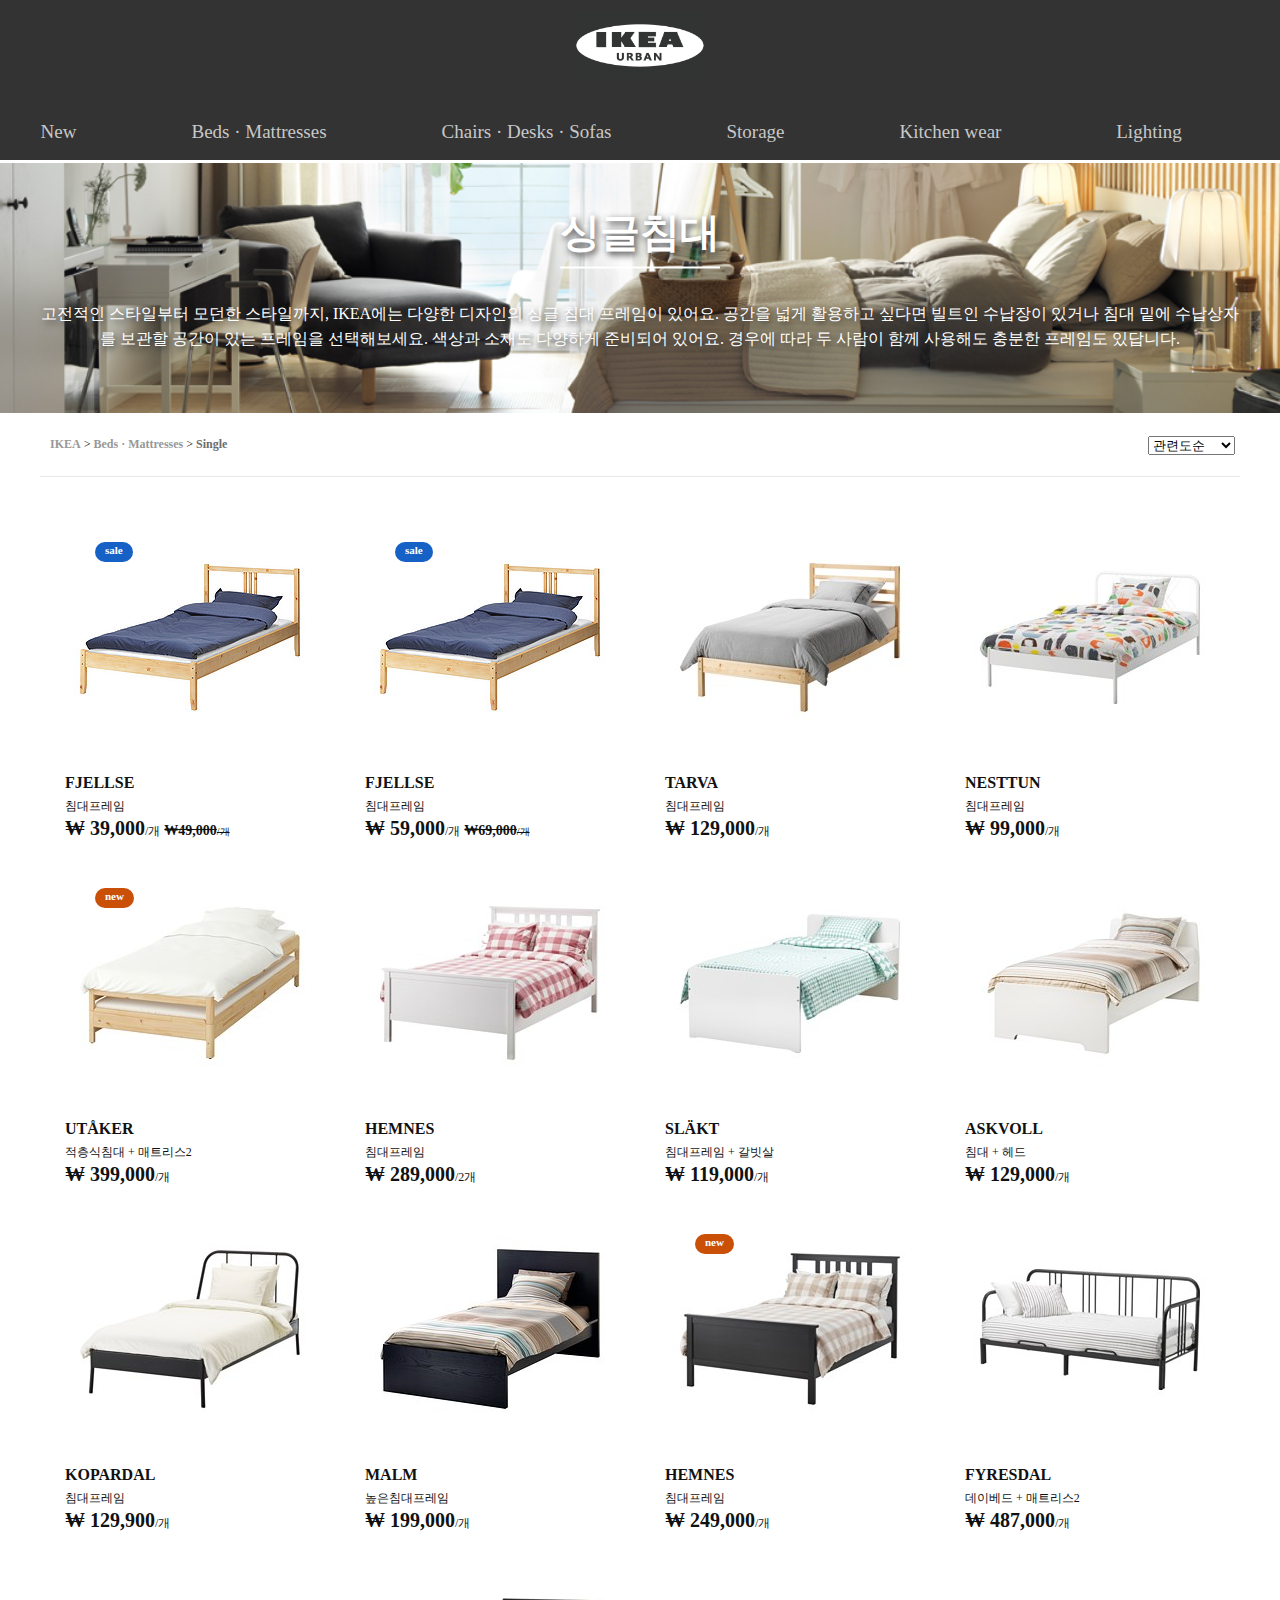
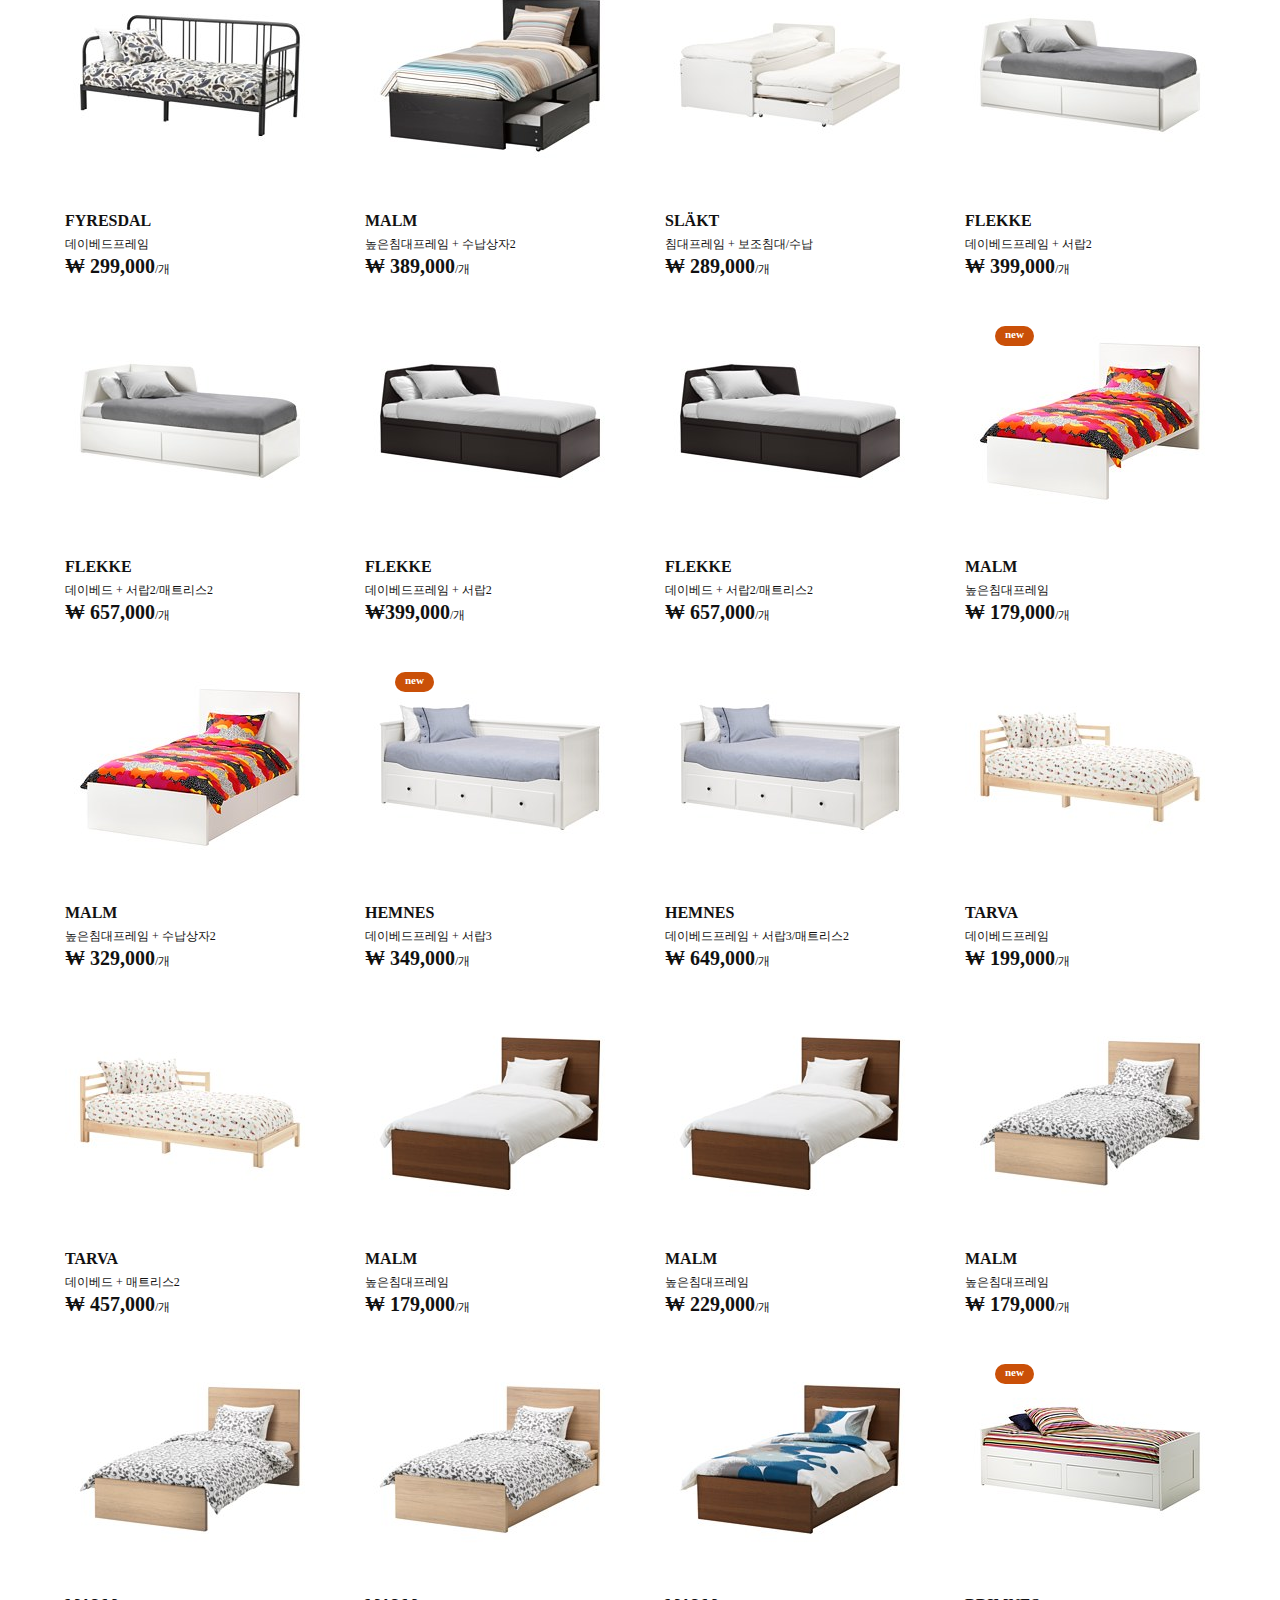
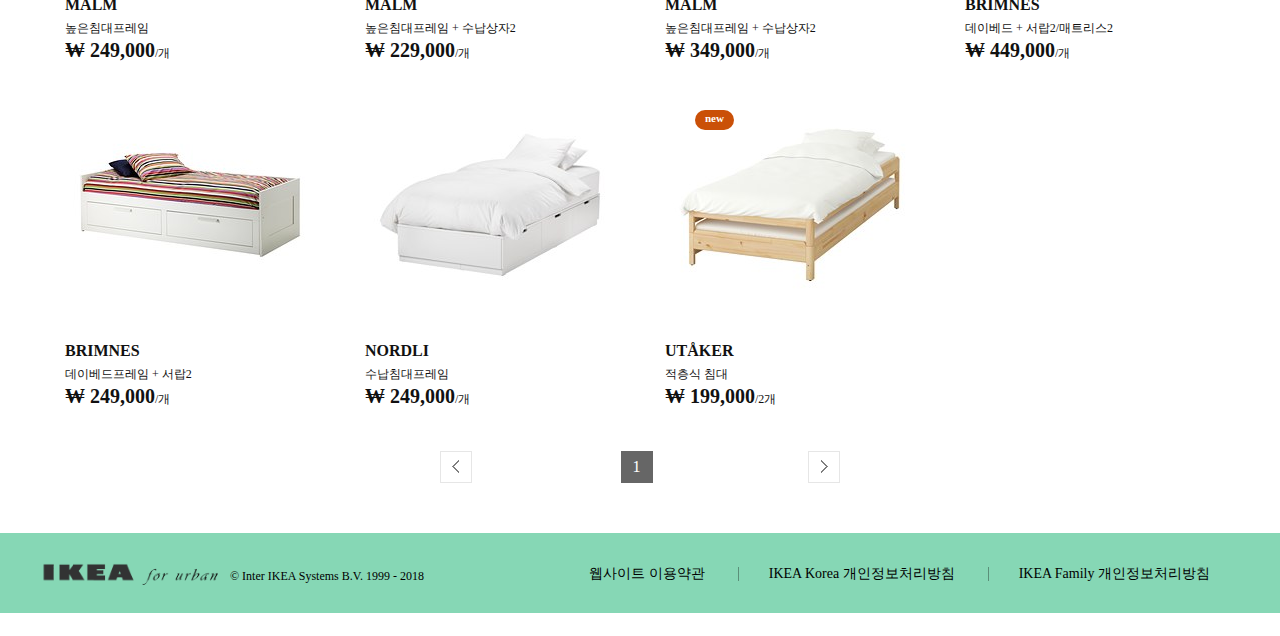
==== bed.html @ 6bda260a "1차완성 bedPage" ====
<!DOCTYPE html>
<html>

<head>
   <meta charset="utf-8">
   <link rel="stylesheet" href="css/reset.css">
   <link rel="stylesheet" href="css/main.css">
   <link rel="stylesheet" href="css/bed.css">
   <script type="text/javascript" src="js/jquery-3.2.1.min.js"></script>
   <script type="text/javascript" src="js/jquery-migrate-1.4.1.min.js"></script>
   <script type="text/javascript" src="js/bed.js"></script>
   <title>IKEA main</title>
</head>

<body>
   <header>
      <h1 class="logo"><img src="img/logo/logo.png" alt=""></h1>
      <nav class="gnb">
         <ul>
            <li><a href="#">New</a></li>
            <li><a href="#">Beds · Mattresses</a>
               <dl class="subnav">
                  <dt><a href="#">Beds</a></dt>
                  <dd><a href="#">Single</a></dd>
                  <dd><a href="#">Loft</a></dd>
                  <dd class="lastdd"><a href="#">Sofa</a></dd>
                  <dt><a href="#">Mattresses</a></dt>
                  <dd><a href="#">Foam</a></dd>
                  <dd><a href="#">Latex</a></dd>
                  <dd><a href="#">Spring</a></dd>
               </dl>
            </li>
            <li><a href="#">Chairs · Desks  · Sofas</a>
               <dl class="subnav">
                  <dt><a href="#">Chairs</a></dt>
                  <dd><a href="#">Dining</a></dd>
                  <dd><a href="#">Bar</a></dd>
                  <dd class="lastdd"><a href="#">Office</a></dd>
                  <dt><a href="#">Desks</a></dt>
                  <dd><a href="#">Bar</a></dd>
                  <dd><a href="#">Work</a></dd>
                  <dd class="lastdd"><a href="#">Combination</a></dd>
                  <dt><a href="#">Sofas</a></dt>
                  <dd><a href="#">Fabric</a></dd>
                  <dd><a href="#">Leather</a></dd>
               </dl>
            </li>
            <li><a href="#">Storage</a>
               <dl class="subnav">
                  <dd><a href="#">Closet</a></dd>
                  <dd><a href="#">Bookcase</a></dd>
                  <dd><a href="#">Cabinet</a></dd>
                  <dd><a href="#">Drawers</a></dd>
                  <dd><a href="#">Bathroom Storage</a></dd>
               </dl>
            </li>
            <li><a href="#">Kitchen wear</a>
               <dl class="subnav">
                  <dd><a href="#">Cook Wear</a></dd>
                  <dd><a href="#">Table Wear</a></dd>
                  <dd class="widthcontrol"><a href="#">Kitchen Funiture</a></dd>
               </dl>
            </li>
            <li><a href="#">Lighting</a>
               <dl class="subnav">
                  <dd><a href="#">Floor</a></dd>
                  <dd><a href="#">Ceiling</a></dd>
                  <dd><a href="#">Wall</a></dd>
                  <dd><a href="#">Table</a></dd>
               </dl>
            </li>
         </ul>
      </nav>
   </header>

   <div class="j_contentsAllWrapper">
      <div class="j_bedBanner">
         <div class="j_title">
            <h2>싱글침대</h2>
         </div>
         <div class="j_description">
            고전적인 스타일부터 모던한 스타일까지, IKEA에는 다양한 디자인의 싱글 침대 프레임이 있어요. 공간을 넓게 활용하고 싶다면 빌트인 수납장이 있거나 침대 밑에 수납상자를 보관할 공간이 있는 프레임을 선택해보세요. 색상과 소재도 다양하게 준비되어 있어요. 경우에 따라 두 사람이 함께 사용해도 충분한 프레임도 있답니다.
         </div>
      </div>
      <div class="j_underBanner">
         <div class="j_direction">
            <span><a href="#">IKEA</a></span>
            <span>></span>
            <span><a href="#">Beds · Mattresses</a></span>
            <span>></span>
            <span><a href="">Single</a></span>
            <select>
               <option value="relative">관련도순</option>
               <option value="name">이름순</option>
               <option value="price">가격순</option>
               <option value="new">신규상품순</option>
            </select>
         </div>
      </div>

      <div class="j_bedList">
         <ul>
            <li>
               <a href="#">
                  <div>
                     <span class="saleImg">sale</span>
                     <img src="img/bed/10.JPG" alt="">
                  </div>
                  <div>
                     <p>FJELLSE</p>
                     <p>침대프레임</p>
                     <p><em>&#8361; 39,000</em>/개</p>
                     <span><em>&#8361;49,000</em>/개</span>
                  </div>
               </a>
            </li>
            <li>
               <a href="#">
                  <div>
                     <span class="saleImg">sale</span>
                     <img src="img/bed/20.JPG" alt="">
                  </div>
                  <div>
                     <p>FJELLSE</p>
                     <p>침대프레임</p>
                     <p><em>&#8361; 59,000</em>/개</p>
                     <span><em>&#8361;69,000</em>/개</span>
                  </div>
               </a>
            </li>
            <li>
               <a href="#">
                  <div><img src="img/bed/30.JPG" alt=""></div>
                  <div>
                     <p>TARVA</p>
                     <p>침대프레임</p>
                     <p><em>&#8361; 129,000</em>/개</p>
                  </div>
               </a>
            </li>
            <li>
               <a href="#">
                  <div><img src="img/bed/40.JPG" alt=""></div>
                  <div>
                     <p>NESTTUN</p>
                     <p>침대프레임</p>
                     <p><em>&#8361; 99,000</em>/개</p>
                  </div>
               </a>
            </li>
            <li>
               <a href="#">
                  <div>
                     <span class="newImg">new</span>
                     <img src="img/bed/50.JPG" alt="">
                  </div>
                  <div>
                     <p>UTÅKER</p>
                     <p>적층식침대 + 매트리스2</p>
                     <p><em>&#8361; 399,000</em>/개</p>
                  </div>
               </a>
            </li>
            <li>
               <a href="#">
                  <div><img src="img/bed/60.JPG" alt=""></div>
                  <div>
                     <p>HEMNES</p>
                     <p>침대프레임</p>
                     <p><em>&#8361; 289,000</em>/2개</p>
                  </div>
               </a>
            </li>
            <li>
               <a href="#">
                  <div><img src="img/bed/70.JPG" alt=""></div>
                  <div>
                     <p>SLÄKT</p>
                     <p>침대프레임 + 갈빗살</p>
                     <p><em>&#8361; 119,000</em>/개</p>
                  </div>
               </a>
            </li>
            <li>
               <a href="#">
                  <div><img src="img/bed/80.JPG" alt=""></div>
                  <div>
                     <p>ASKVOLL</p>
                     <p>침대 + 헤드</p>
                     <p><em>&#8361; 129,000</em>/개</p>
                  </div>
               </a>
            </li>
            <li>
               <a href="#">
                  <div><img src="img/bed/90.JPG" alt=""></div>
                  <div>
                     <p>KOPARDAL</p>
                     <p>침대프레임</p>
                     <p><em>&#8361; 129,900</em>/개</p>
                  </div>
               </a>
            </li>
            <li>
               <a href="#">
                  <div><img src="img/bed/100.JPG" alt=""></div>
                  <div>
                     <p>MALM</p>
                     <p>높은침대프레임</p>
                     <p><em>&#8361; 199,000</em>/개</p>
                  </div>
               </a>
            </li>
            <li>
               <a href="#">
                  <div>
                     <span class="newImg">new</span>
                     <img src="img/bed/110.JPG" alt="">
                  </div>
                  <div>
                     <p>HEMNES</p>
                     <p>침대프레임</p>
                     <p><em>&#8361; 249,000</em>/개</p>
                  </div>
               </a>
            </li>
            <li>
               <a href="#">
                  <div>
                     <img src="img/bed/120.JPG" alt="">
                  </div>
                  <div>
                     <p>FYRESDAL</p>
                     <p>데이베드 + 매트리스2</p>
                     <p><em>&#8361; 487,000</em>/개</p>
                  </div>
               </a>
            </li>
            <li>
               <a href="#">
                  <div><img src="img/bed/130.JPG" alt=""></div>
                  <div>
                     <p>FYRESDAL</p>
                     <p>데이베드프레임</p>
                     <p><em>&#8361; 299,000</em>/개</p>
                  </div>
               </a>
            </li>
            <li>
               <a href="#">
                  <div><img src="img/bed/140.JPG" alt=""></div>
                  <div>
                     <p>MALM</p>
                     <p>높은침대프레임 + 수납상자2</p>
                     <p><em>&#8361; 389,000</em>/개</p>
                  </div>
               </a>
            </li>
            <li>
               <a href="#">
                  <div><img src="img/bed/150.JPG" alt=""></div>
                  <div>
                     <p>SLÄKT</p>
                     <p>침대프레임 + 보조침대/수납</p>
                     <p><em>&#8361; 289,000</em>/개</p>
                  </div>
               </a>
            </li>
            <li>
               <a href="#">
                  <div><img src="img/bed/160.JPG" alt=""></div>
                  <div>
                     <p>FLEKKE</p>
                     <p>데이베드프레임 + 서랍2</p>
                     <p><em>&#8361; 399,000</em>/개</p>
                  </div>
               </a>
            </li>
            <li>
               <a href="#">
                  <div><img src="img/bed/170.JPG" alt=""></div>
                  <div>
                     <p>FLEKKE</p>
                     <p>데이베드 + 서랍2/매트리스2</p>
                     <p><em>&#8361; 657,000</em>/개</p>
                  </div>
               </a>
            </li>
            <li>
               <a href="#">
                  <div><img src="img/bed/180.JPG" alt=""></div>
                  <div>
                     <p>FLEKKE</p>
                     <p>데이베드프레임 + 서랍2</p>
                     <p><em>&#8361;399,000</em>/개</p>
                  </div>
               </a>
            </li>
            <li>
               <a href="#">
                  <div><img src="img/bed/190.JPG" alt=""></div>
                  <div>
                     <p>FLEKKE</p>
                     <p>데이베드 + 서랍2/매트리스2</p>
                     <p><em>&#8361; 657,000</em>/개</p>
                  </div>
               </a>
            </li>
            <li>
               <a href="#">
                  <div>
                     <span class="newImg">new</span>
                     <img src="img/bed/200.JPG" alt="">
                  </div>
                  <div>
                     <p>MALM</p>
                     <p>높은침대프레임</p>
                     <p><em>&#8361; 179,000</em>/개</p>
                  </div>
               </a>
            </li>
            <li>
               <a href="#">
                  <div><img src="img/bed/210.JPG" alt=""></div>
                  <div>
                     <p>MALM</p>
                     <p>높은침대프레임 + 수납상자2</p>
                     <p><em>&#8361; 329,000</em>/개</p>
                  </div>
               </a>
            </li>
            <li>
               <a href="#">
                  <div>
                     <span class="newImg">new</span>
                     <img src="img/bed/220.JPG" alt="">
                  </div>
                  <div>
                     <p>HEMNES</p>
                     <p>데이베드프레임 + 서랍3</p>
                     <p><em>&#8361; 349,000</em>/개</p>
                  </div>
               </a>
            </li>
            <li>
               <a href="#">
                  <div><img src="img/bed/230.JPG" alt=""></div>
                  <div>
                     <p>HEMNES</p>
                     <p>데이베드프레임 + 서랍3/매트리스2</p>
                     <p><em>&#8361; 649,000</em>/개</p>
                  </div>
               </a>
            </li>
            <li>
               <a href="#">
                  <div><img src="img/bed/240.JPG" alt=""></div>
                  <div>
                     <p>TARVA</p>
                     <p>데이베드프레임</p>
                     <p><em>&#8361; 199,000</em>/개</p>
                  </div>
               </a>
            </li>
            <li>
               <a href="#">
                  <div><img src="img/bed/250.JPG" alt=""></div>
                  <div>
                     <p>TARVA</p>
                     <p>데이베드 + 매트리스2</p>
                     <p><em>&#8361; 457,000</em>/개</p>
                  </div>
               </a>
            </li>
            <li>
               <a href="#">
                  <div><img src="img/bed/260.JPG" alt=""></div>
                  <div>
                     <p>MALM</p>
                     <p>높은침대프레임</p>
                     <p><em>&#8361; 179,000</em>/개</p>
                  </div>
               </a>
            </li>
            <li>
               <a href="#">
                  <div><img src="img/bed/270.JPG" alt=""></div>
                  <div>
                     <p>MALM</p>
                     <p>높은침대프레임</p>
                     <p><em>&#8361; 229,000</em>/개</p>
                  </div>
               </a>
            </li>
            <li>
               <a href="#">
                  <div>
                     <img src="img/bed/280.JPG" alt=""></div>
                  <div>
                     <p>MALM</p>
                     <p>높은침대프레임</p>
                     <p><em>&#8361; 179,000</em>/개</p>
                  </div>
               </a>
            </li>
            <li>
               <a href="#">
                  <div><img src="img/bed/290.JPG" alt=""></div>
                  <div>
                     <p>MALM</p>
                     <p>높은침대프레임</p>
                     <p><em>&#8361; 249,000</em>/개</p>
                  </div>
               </a>
            </li>
            <li>
               <a href="#">
                  <div><img src="img/bed/300.JPG" alt=""></div>
                  <div>
                     <p>MALM</p>
                     <p>높은침대프레임 + 수납상자2</p>
                     <p><em>&#8361; 229,000</em>/개</p>
                  </div>
               </a>
            </li>
            <li>
               <a href="#">
                  <div><img src="img/bed/310.JPG" alt=""></div>
                  <div>
                     <p>MALM</p>
                     <p>높은침대프레임 + 수납상자2</p>
                     <p><em>&#8361; 349,000</em>/개</p>
                  </div>
               </a>
            </li>
            <li>
               <a href="#">
                  <div>
                     <span class="newImg">new</span>
                     <img src="img/bed/320.JPG" alt="">
                  </div>
                  <div>
                     <p>BRIMNES</p>
                     <p>데이베드 + 서랍2/매트리스2</p>
                     <p><em>&#8361; 449,000</em>/개</p>
                  </div>
               </a>
            </li>
            <li>
               <a href="#">
                  <div><img src="img/bed/330.JPG" alt=""></div>
                  <div>
                     <p>BRIMNES</p>
                     <p>데이베드프레임 + 서랍2</p>
                     <p><em>&#8361; 249,000</em>/개</p>
                  </div>
               </a>
            </li>
            <li>
               <a href="#">
                  <div>
                     <img src="img/bed/340.JPG" alt="">
                  </div>
                  <div>
                     <p>NORDLI</p>
                     <p>수납침대프레임</p>
                     <p><em>&#8361; 249,000</em>/개</p>
                  </div>
               </a>
            </li>
            <li>
               <a href="#">
                  <div>
                     <span class="newImg">new</span>
                     <img src="img/bed/350.JPG" alt="">
                  </div>
                  <div>
                     <p>UTÅKER</p>
                     <p>적층식 침대</p>
                     <p><em>&#8361; 199,000</em>/2개</p>
                  </div>
               </a>
            </li>
         </ul>
      </div>

      <!--  pagination-->

      <div class="j_paging">
        <div class="j_select_button">
          <span class="j_select_left"></span>
          <ul class="j_pagination">
            <li><a href="">1</a></li>
          </ul>
          <span class="j_select_right"></span>
        </div>
      </div>

   </div>

   <footer>
      <div class="footer-inner">
         <div class="footer-left">
            <img class="footerlogo" src="img/logo/logo2.png" alt="">
            <p>&copy; Inter IKEA Systems B.V. 1999 - 2018</p>
         </div>
         <div class="footer-right">
            <ul>
               <li><a href="#">웹사이트 이용약관</a></li>
               <li><a href="#">IKEA Korea 개인정보처리방침</a></li>
               <li><a href="#">IKEA Family 개인정보처리방침</a></li>
            </ul>
         </div>
      </div>
   </footer>


   <script src="js/jquery-3.2.1.min.js" charset="utf-8"></script>
   <script src="js/jquery-migrate-1.4.1.min.js" charset="utf-8"></script>
   <script src="js/main.js" charset="utf-8"></script>
</body>


</html>
---- css/main.css ----
@charset "UTF-8";
header::after {
  clear: both;
  content: "";
  display: block;
}

header {
  width: 100%;
  height: 160px;
  background: #333333;
}

header .logo {
  width: 150px;
  height: 80px;
  margin: auto;
  display: block;
}

header .logo img {
  width: inherit;
}

nav {
  width: 1200px;
  margin: auto;
  height: 50px;
  font-size: 19px;
  margin-top: 30px;
}

nav ul {
  height: inherit;
  margin: auto;
  line-height: 44px;
}

nav ul li {
  float: left;
  width: auto;
  margin-right: 114px;
  text-align: center;
  position: relative;
  height: 53px;
}

nav ul li:last-child {
  margin-right: 0;
}

nav ul li a {
  text-align: center;
  color: rgb(200, 200, 200);
}

.subnav {
  position: absolute;
  top: 50px;
  left: 0;
  text-align: left;
  box-sizing: border-box;
  background: #333333;
  width: 150px;
  text-indent: 3px;
  padding: 0 0 10px 0;
}

.subnav>dt {
  font-weight: bold;
}

.subnav>dt>a {
  color: rgb(108, 108, 108);
}

.subnav>dd {
  font-size: 17px;
  line-height: 36px;
}

.lastdd {
  margin-bottom: 25px;
}

.widthcontrol {
  width: 130px;
}


/* -------------------  header end ------------------- */

.contents {
  width: 100%;
  overflow: hidden;
}

.contents::after {
  content: "";
  display: block;
  clear: both;
}

section::after {
  content: "";
  display: block;
  clear: both;
}

.firstblock {
  width: 1200px;
  margin: auto;
  margin-top: 50px;
  height: auto;
  margin-bottom: 50px;
}

.bigIMG {
  width: 592px;
  display: block;
  float: right;
}

.bigIMG:first-child {
  margin-right: 15px;
  float: left;
}

.smallIMG {
  width: 390px;
  display: block;
  float: left;
  margin-right: 15px;
  margin-top: 15px;
}

.smallIMG:last-child {
  margin-right: 0;
  float: right;
}

.secondblock {
  margin-top: 50px;
  width: 1200px;
  height: 340px;
  /* background: rgb(4, 224, 53); */
  margin: 70px auto;
  padding-top: 25px;
}

.slidenav {
  width: 380px;
  height: 45px;
  margin: auto;
}

.slidenav ul {
  height: 40px;
  position: relative;
  border-bottom: rgb(181, 181, 181) 2px solid;
}

.slidenav ul>li {
  float: left;
  width: 170px;
  height: 30px;
  text-align: center;
  line-height: 26px;
  padding: 10px 10px 0px;
}

.slidenav ul>li>a {
  font-size: 15px;
  color: #333333;
}

.slidenav .mainOn {
  background: #FFDA1A;
}

.stuffslide {
  width: 1200px;
  height: 320px;
  position: relative;
}

.itemslide-visual {
  margin: auto;
  padding-top: 30px;
  box-sizing: border-box;
  width: 1100px;
  height: 260px;
  overflow: hidden;
}

.bestitem-slide {
  width: 99999px;
  height: 260px;
  margin: auto;
  overflow: hidden;
  position: relative;
  /*margin-left: -1158px*/
}

.bestitem-slide>li {
  float: left;
  padding: 10px;
  margin-right: 42px;
}

.bestitem-slide>li>a>img {
  display: block;
  width: 130px;
}

.bestitem-slide>li>a>span {
  display: block;
  font-size: 17px;
  font-weight: bold;
  color: #535151;
}

.bestitem-slide>li>a>strong {
  display: block;
  margin: 10px 0;
  font-size: 14px;
  color: #333333;
}

.main-contorler {
  position: absolute;
  width: 100%;
  top: 100px;
}

.mainprev, .mainnext {
  display: block;
  text-indent: -9999px;
  width: 30px;
  height: 30px;
}

.mainprev2, .mainnext2 {
  display: block;
  text-indent: -9999px;
  width: 30px;
  height: 30px;
}

.mainprev {
  float: left;
  background: url('../img/icons/prev.png');
  background-size: contain;
}

.mainnext {
  float: right;
  background: url('../img/icons/next.png');
  background-size: contain;
}

.main-pagenation {
  width: 36px;
  margin: auto;
}

.main-pagenation span {
  display: inline-block;
  width: 15px;
  height: 15px;
  background-color: rgb(186, 186, 186);
  border-radius: 50%;
}

span.pageOn {
  background: rgb(34, 34, 34);
}

.thirdblock {
  width: 100%;
  height: 170px;
  position: relative;
  background: #FE6A1F;
  z-index: 10;
  margin-bottom: 100px;
}

.longbanner-visual {
  display: block;
  width: 1060px;
  height: 170px;
  margin: auto;
  position: relative;
}

.longbanner-inner {
  width: 9999px;
  position: absolute;
  top: -30px;
}

.longbanner-inner>img {
  display: block;
  left: 39px;
  position: absolute;
}

.longbanner-inner>img:last-child {
  display: none;
}

.thirdblock .main-contorler2 {
  width: 956px;
  margin: auto;
  padding-top: 70px;
  z-index: 100;
  position: absolute;
  left: 50px;
}

.main-contorler2 a {
  display: block;
  width: 30px;
  height: 30px;
  border-radius: 50%;
  border: solid 1px black;
  background: white;
}

.main-contorler2 a img {
  display: block;
  width: 30px;
}

.mainprev2 {
  float: left;
}

.mainnext2 {
  float: right;
}

.addedblock {
  width: 100%;
  height: 830px;
  background: #edeff0;
  padding-bottom: 30px;
}

.addedblock-inner {
  width: 1200px;
  margin: auto;
}

.addedblock-inner h2 {
  font-size: 34px;
  font-weight: bold;
  padding: 40px 0 25px 0;
  width: 262px;
  margin: auto;
}

.imgblock {
  width: 1060px;
  height: 440px;
  margin: auto;
}

.imgblock ul li {
  float: left;
  width: 340px;
  margin-right: 20px;
  cursor: pointer;
}

.imgblock ul li:last-child {
  margin-right: 0;
}

.bottomslide {
  width: 1060px;
  margin: auto;
  margin-bottom: 30px;
  overflow: hidden;
  position: relative;
}

.bottomslide ul {
  width: 3000px;
}

.bottomslide ul li {
  float: left;
  cursor: pointer;
}

.bottomslide .main-contorler3 {
  width: 1000px;
  position: absolute;
  top: 100px;
  left: 30px;
}

.bottomslide .main-contorler3 .mainprev3 {
  display: block;
  width: 30px;
  height: 30px;
  background: white;
  border-radius: 50%;
  float: left;
}

.mainprev3>img {
  display: block;
  width: 30px;
  height: 30px;
}

.bottomslide .main-contorler3 .mainnext3 {
  display: block;
  width: 30px;
  height: 30px;
  background: white;
  border-radius: 50%;
  float: right;
}

.mainnext3>img {
  display: block;
  width: 30px;
  height: 30px;
}

.fourthblock {
  width: 1200px;
  margin: auto;
  margin-bottom: 80px;
}

.fourthblock-inner {
  width: 1060px;
  margin: auto;
}

.fourthblock-inner ul li {
  float: left;
  width: 340px;
  margin-right: 20px;
  cursor: pointer;
}

.fourthblock-inner ul li:last-child {
  margin-right: 0px;
}

.lastblock {
  width: 100%;
}
.photowrapper {
  width: 1200px;
  margin: auto;
}
.photowrapper ul {
  width: 1200px;
  height: 300px;
}
.photowrapper ul li {
  width: 200px;
  height: 200px;
  background: rgb(109, 154, 114);
  float: left;
}
.centertext {
  width: 400px !important;
  background: rgb(113, 88, 131) !important;
  border: 3px black solid;
  box-sizing: border-box;
}


/* -------------------  contents end ------------------- */

footer {
  background: rgb(134, 215, 181);
  height: 80px;
  box-sizing: border-box;
  padding-top: 23px;
}

footer .footer-inner {
  width: 1200px;
  height: inherit;
  margin: auto;
}

footer .footer-inner .footer-left .footerlogo {
  width: 190px;
  height: inherit;
}

footer .footer-left {
  float: left;
}

footer .footer-left img {
  float: left;
}

footer .footer-left p {
  float: right;
  line-height: 40px;
  font-size: 12px;
}

footer .footer-right {
  float: right;
  margin-right: 30px;
  margin-top: 11px;
  font-size: 14px;
}

footer .footer-right ul {
  height: 18px;
}

footer .footer-right ul li {
  float: left;
  height: 18px;
  margin-left: 32px;
}

footer .footer-right ul li a {
  color: black;
  margin-left: 30px;
  vertical-align: top;
}

footer .footer-right ul li:first-child {
  margin-left: 0;
}

footer .footer-right ul li:first-child::before {
  border: none;
}

footer .footer-right ul li:last-child a::after {
  display: block;
  content: "";
  clear: both;
}

footer .footer-right ul li::before {
  content: " ";
  width: 1px;
  height: 14px;
  display: inline-block;
  border-right: 1px solid #00000054;
  margin: auto;
}


/* -------------------  footer end ------------------- */
---- css/bed.css ----
.j_contentsAllWrapper:before,
.j_contentsAllWrapper:after{
   content: "";
   clear: both;
   display: block;
}
.j_contentsAllWrapper{
   font-family: '맑은 고딕','Malgun Gothic';
   /* max-width: 1200px; */
   width: 100%;
   margin: 0 auto;
}
.j_bedBanner{
   position: relative;
   width: 100%;
   height: 250px;
   background: url(../img/bed/mainBed.jpg) 0px -366px;
   background-size: cover;
}
.j_bedBanner .j_title{
   text-align: center;
   font-size: 32px;
   font-weight: 700;
   color: #2e2f33;
   /* margin: 50px 0 10px 0; */
}
.j_bedBanner .j_title h2{
   position: absolute;
    top: 28%;
    left: 50%;
    transform: translate(-50%, -50%);
   display: inline-block;
   font-size: 40px;
   font-weight: bold;
   color: #fff;
   line-height: 69px;
   border-bottom: 2px solid #fff;
   text-shadow: 2px 3px 7px #333;
}
.j_bedBanner .j_description{
   /* margin: 2%;
   font-size: 14px;
   line-height: 21px;
   margin-top: 50px; */

   position: absolute;
   width: 1200px;
   margin-top: 50px;
   margin-bottom: 50px;
   top: 45%;
   left: 50%;
   transform: translate(-50%, -50%);
   text-align: center;
   line-height: 25px;
   display: block;
   color: #fff;
   text-shadow: 2px 3px 7px #333;
}
.j_underBanner{
}
.j_underBanner .j_direction{
   width: 100%;
   max-width: 1200px;
   margin: 0 auto;
   width: 100%;
   height: 63px;
   line-height: 63px;
   text-indent: 10px;
   border-bottom: 1px solid rgba(0, 0, 0, 0.09);
   font-family: "Malgun Gothic";
   font-size: 12px;
}
.j_underBanner .j_direction>span{

}
.j_underBanner .j_direction>span:nth-child(1) a,
.j_underBanner .j_direction>span:nth-child(3) a{
   color: #979899;
   font-weight: 700;
}
.j_underBanner .j_direction>span:nth-child(2) a,
.j_underBanner .j_direction>span:nth-child(4) a{
   color: #979899;
}
.j_underBanner .j_direction>span:nth-child(5) a{
   color: #6C6D6E;
   font-weight:700;
}
.j_underBanner select{
   float: right;
   margin-top: 22.5px;
   margin-right: 5px;
}
.j_underBanner select:after{
   content: "";
   display: block;
   clear: both;
}

.j_bedList{
   width: 100%;
}
.j_bedList ul{
   width: 100%;
   max-width: 1200px;
   height: auto;
   /* background: rgba(121, 121, 121, 0.04); */
   margin: 30px auto;
   /* text-align: center; */
   box-sizing: border-box;
   overflow: hidden;
}

.j_bedList ul li{
   /* display: inline-block; */
   float:left;
   margin: 0 20px;
}
.j_bedList ul li a{
   width: 100%;
   height: auto;
   display: block;
   /* border: 1px dashed yellow; */
   margin: 5px;
}
.newImg {
   position: absolute;
   margin: 30px;
   background-color: #CA5008;
   font-size: 11px;
   color: #fff;
   height: 16px;
   width: auto;
   border-radius: 12px;
   padding: 2px 10px;
   font-weight: bold;
   line-height: 13px;
   text-align: center;
}
.saleImg {
   position: absolute;
   margin: 30px;
   background-color: #1661C6;
   font-size: 11px;
   color: #fff;
   height: 16px;
   width: auto;
   border-radius: 12px;
   padding: 2px 10px;
   font-weight: bold;
   line-height: 13px;
   text-align: center;
}
.j_bedList ul li a div:last-child p{
   color: #111;
}
.j_bedList ul li a div:last-child p:first-child{
   font-size: 16px;
   line-height: 35px;
   font-weight: 600;
}
.j_bedList ul li a div:last-child p:nth-child(2){
   font-size: 12px;
}
.j_bedList ul li a div:last-child p:nth-child(3){
   display: inline-block;
   font-size: 12px;
   line-height: 33px;
}
.j_bedList ul li a div:last-child p:nth-child(3) em{
   font-size: 20px;
   font-weight: bold;
}
.j_bedList ul li a div:last-child span{
   text-decoration: line-through;
   font-size: 10px;
   color: #111;
}
.j_bedList ul li a div:last-child span em{
   font-size: 14px;
   font-weight: bold;
   color: #111;
}

option {
   height: 100px !important;
}
/* p_pagination  */

/* page button */

.j_paging {
  margin: auto;
  margin-bottom: 50px;
  width: 400px;
}

.j_paging::after {
  display: block;
  content: "";
  clear: both;
}

/* right / left button */

.j_select_left {
  float: left;
  display: block;
  width: 32px;
  height: 32px;
  background: url(../img/icons/btn_prev.gif) no-repeat;
  cursor: pointer;
}

.j_select_right {
  float: right;
  display: block;
  width: 32px;
  height: 32px;
  background: url(../img/icons/btn_next.gif) no-repeat;
  cursor: pointer;
}

/* paging  */

.j_pagination {
  display: block;
  margin: auto;
  width: 111px;
  text-align: center;
  line-height: 32px;
}

.j_pagination li {
  display: block;
  float: left;
  margin-left: 36px;
  width: 32px;
  height: 32px;
  /* background: #ff552e; */
  color: #666;
}

.j_pagination li a {
  display: block;
  width: 32px;
  height: 32px;
  /* background: #ff552e; */
  color: #666;
}

.j_pagination li a.active {
  display: block;
  width: 32px;
  height: 32px;
  background: #666;
  /* background: #fad606; */
  color: #fff;
  transition: 0.3s;
}

.j_pagination li:first-child {
  /* margin-left: 5px; */
}

.j_pagination li:last-child {
  /* margin-right: 0; */
}
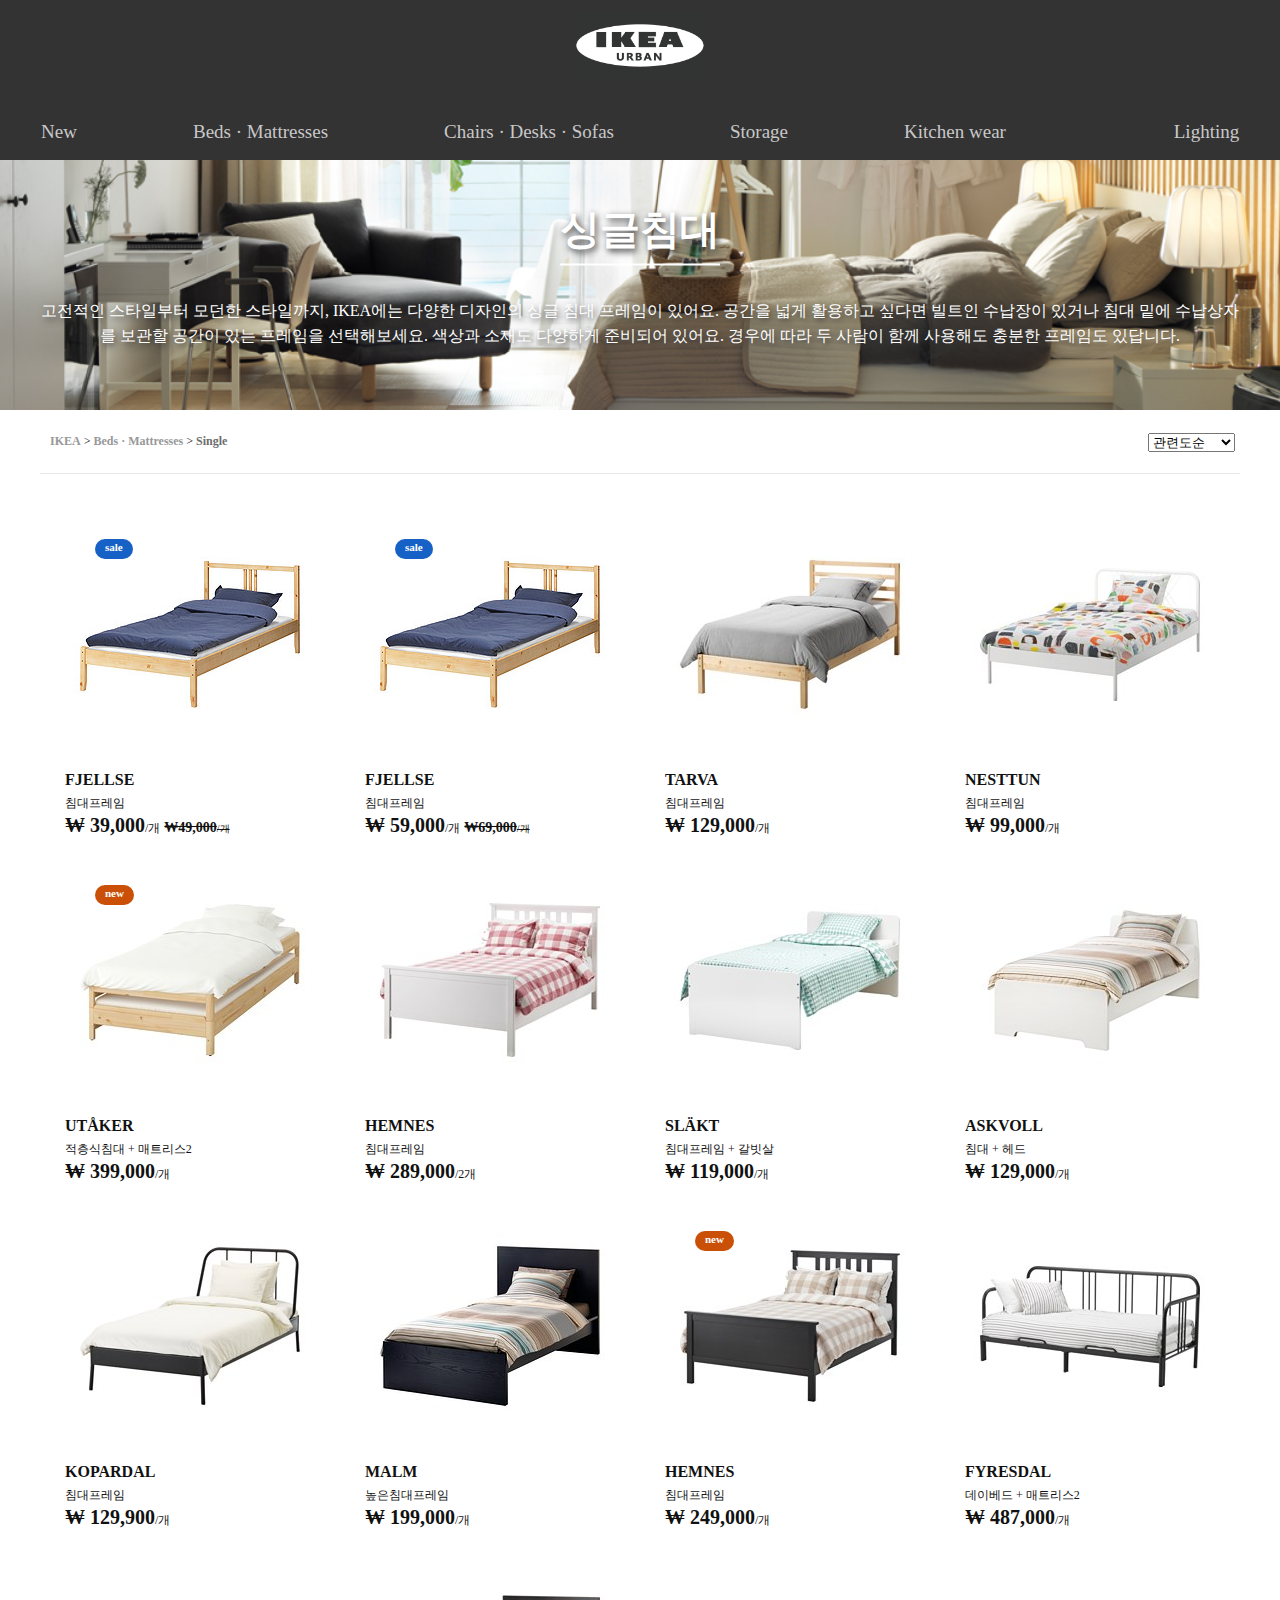
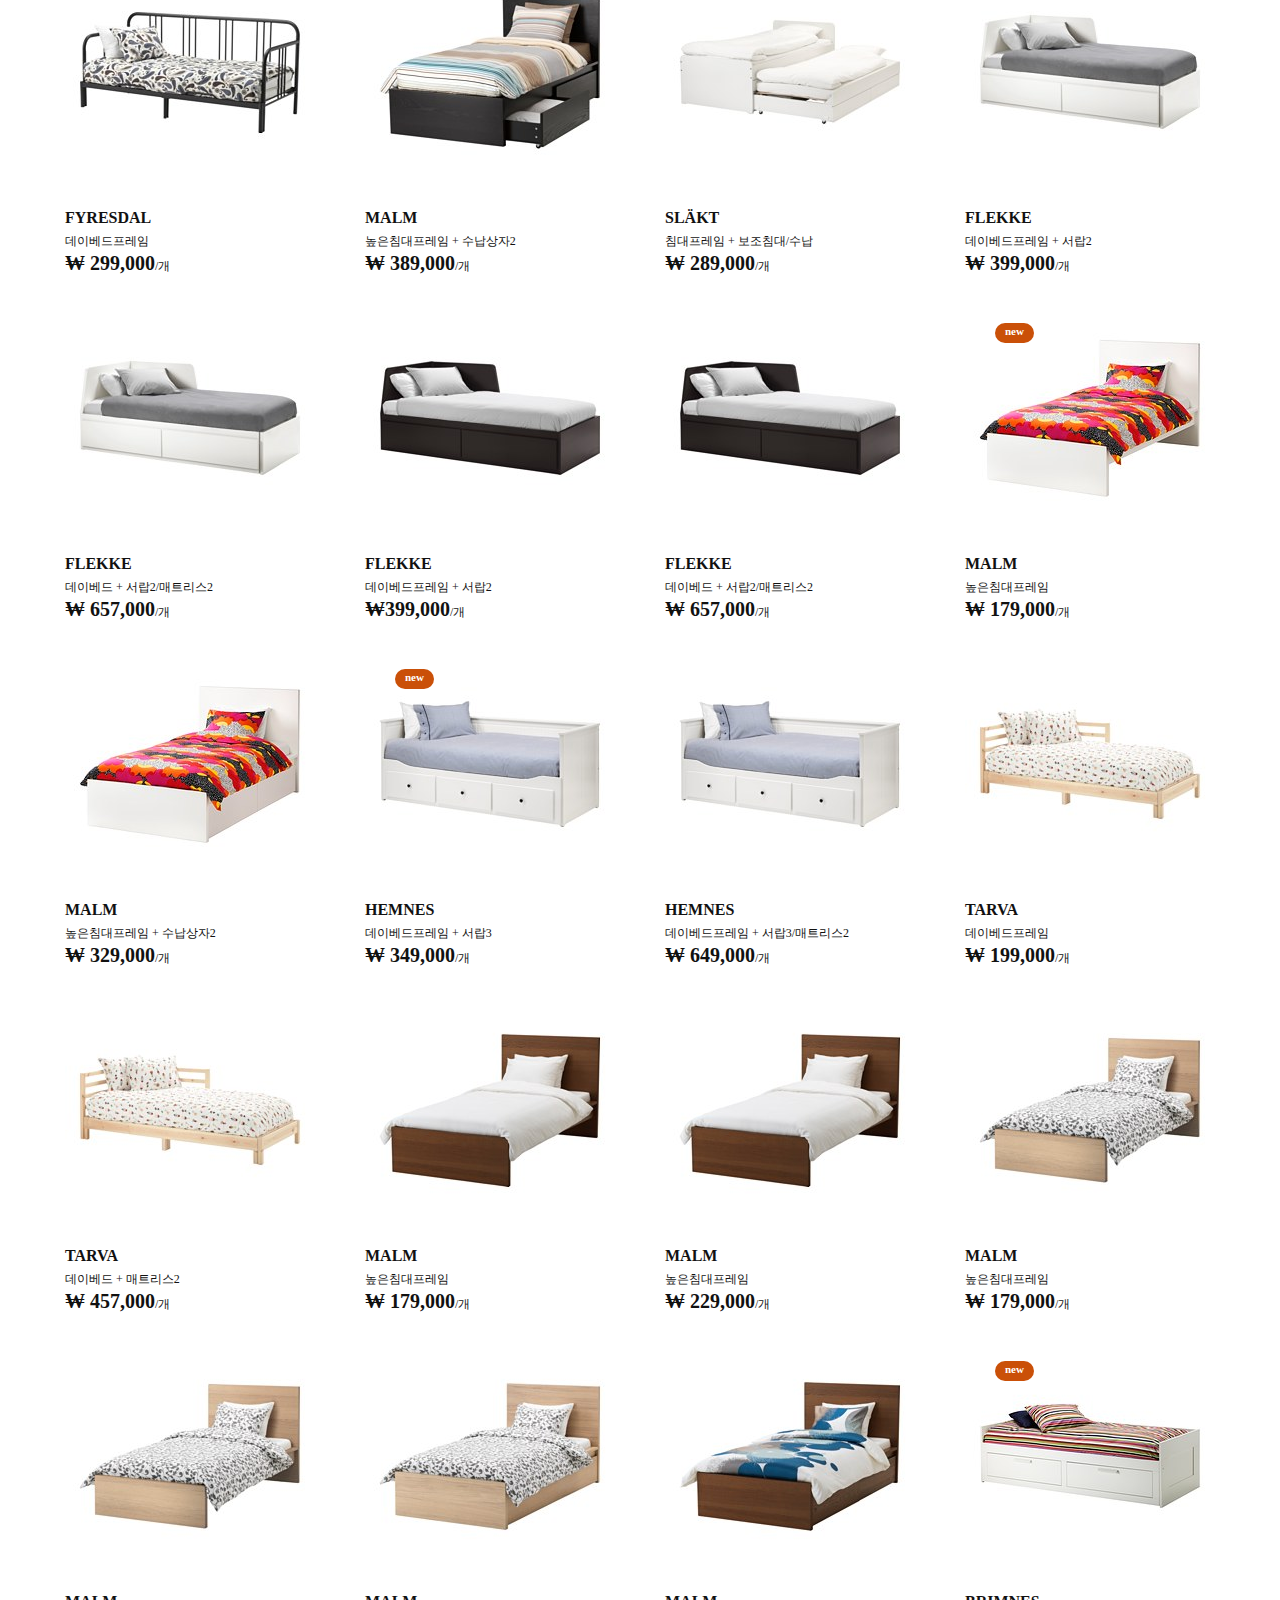
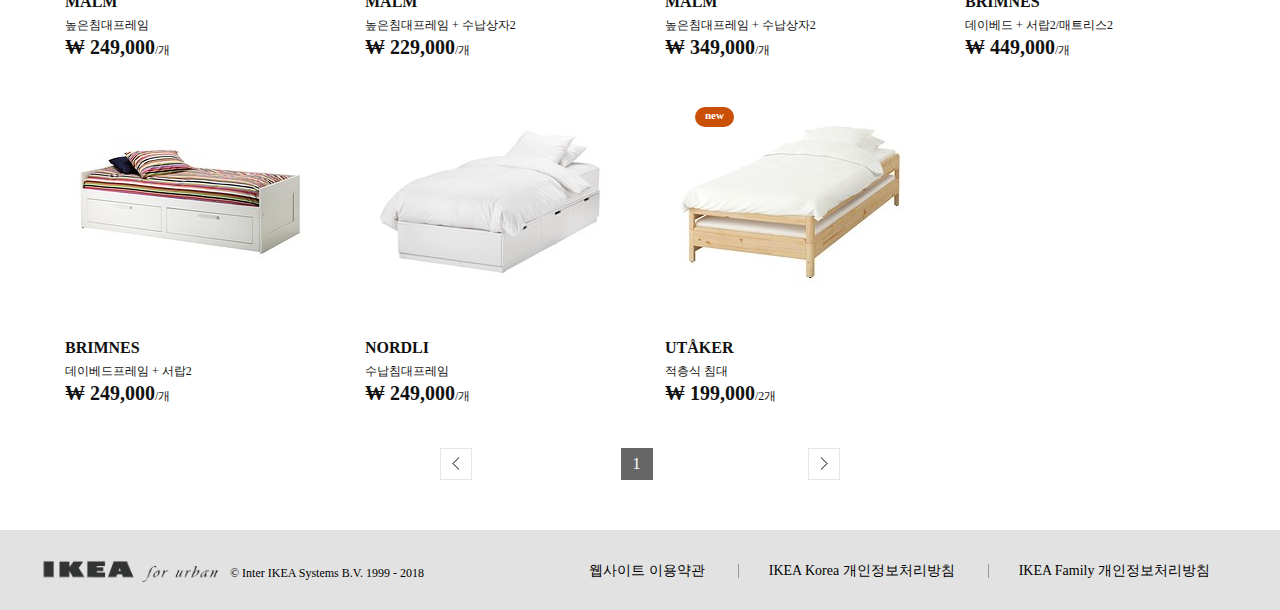
==== commit d2a13f05: "header insert to bed.html" ====
--- a/bed.html
+++ b/bed.html
@@ -8,70 +8,76 @@
    <link rel="stylesheet" href="css/bed.css">
    <script type="text/javascript" src="js/jquery-3.2.1.min.js"></script>
    <script type="text/javascript" src="js/jquery-migrate-1.4.1.min.js"></script>
+   <script type="text/javascript" src="js/main.js"></script>
    <script type="text/javascript" src="js/bed.js"></script>
    <title>IKEA main</title>
 </head>
 
 <body>
    <header>
-      <h1 class="logo"><img src="img/logo/logo.png" alt=""></h1>
-      <nav class="gnb">
-         <ul>
-            <li><a href="#">New</a></li>
-            <li><a href="#">Beds · Mattresses</a>
-               <dl class="subnav">
-                  <dt><a href="#">Beds</a></dt>
-                  <dd><a href="#">Single</a></dd>
-                  <dd><a href="#">Loft</a></dd>
-                  <dd class="lastdd"><a href="#">Sofa</a></dd>
-                  <dt><a href="#">Mattresses</a></dt>
-                  <dd><a href="#">Foam</a></dd>
-                  <dd><a href="#">Latex</a></dd>
-                  <dd><a href="#">Spring</a></dd>
-               </dl>
-            </li>
-            <li><a href="#">Chairs · Desks  · Sofas</a>
-               <dl class="subnav">
-                  <dt><a href="#">Chairs</a></dt>
-                  <dd><a href="#">Dining</a></dd>
-                  <dd><a href="#">Bar</a></dd>
-                  <dd class="lastdd"><a href="#">Office</a></dd>
-                  <dt><a href="#">Desks</a></dt>
-                  <dd><a href="#">Bar</a></dd>
-                  <dd><a href="#">Work</a></dd>
-                  <dd class="lastdd"><a href="#">Combination</a></dd>
-                  <dt><a href="#">Sofas</a></dt>
-                  <dd><a href="#">Fabric</a></dd>
-                  <dd><a href="#">Leather</a></dd>
-               </dl>
-            </li>
-            <li><a href="#">Storage</a>
-               <dl class="subnav">
-                  <dd><a href="#">Closet</a></dd>
-                  <dd><a href="#">Bookcase</a></dd>
-                  <dd><a href="#">Cabinet</a></dd>
-                  <dd><a href="#">Drawers</a></dd>
-                  <dd><a href="#">Bathroom Storage</a></dd>
-               </dl>
-            </li>
-            <li><a href="#">Kitchen wear</a>
-               <dl class="subnav">
-                  <dd><a href="#">Cook Wear</a></dd>
-                  <dd><a href="#">Table Wear</a></dd>
-                  <dd class="widthcontrol"><a href="#">Kitchen Funiture</a></dd>
-               </dl>
-            </li>
-            <li><a href="#">Lighting</a>
-               <dl class="subnav">
-                  <dd><a href="#">Floor</a></dd>
-                  <dd><a href="#">Ceiling</a></dd>
-                  <dd><a href="#">Wall</a></dd>
-                  <dd><a href="#">Table</a></dd>
-               </dl>
-            </li>
-         </ul>
-      </nav>
+     <h1><a href="#" class="logo"><img src="img/logo/logo.png" alt=""></a></h1>
+     <nav class="gnb">
+      <ul>
+         <li><a href="#">New</a></li>
+         <li><a href="#">Beds · Mattresses</a></li>
+         <li><a href="#">Chairs · Desks  · Sofas</a></li>
+         <li><a href="#">Storage</a></li>
+         <li><a href="#">Kitchen wear</a></li>
+         <li><a href="#">Lighting</a></li>
+      </ul>
+     </nav>
+
    </header>
+
+   <div class="subnav-wrapper">
+     <div class="subnav-inner">
+
+      <dl class="subnav">
+         <dt><a href="#">Beds</a></dt>
+         <dd><a href="#">Single</a></dd>
+         <dd><a href="#">Loft</a></dd>
+         <dd class="lastdd"><a href="#">Sofa</a></dd>
+         <dt><a href="#">Mattresses</a></dt>
+         <dd><a href="#">Foam</a></dd>
+         <dd><a href="#">Latex</a></dd>
+         <dd><a href="#">Spring</a></dd>
+      </dl>
+      <dl class="subnav">
+         <dt><a href="#">Chairs</a></dt>
+         <dd><a href="#">Dining</a></dd>
+         <dd><a href="#">Bar</a></dd>
+         <dd class="lastdd"><a href="#">Office</a></dd>
+         <dt><a href="#">Desks</a></dt>
+         <dd><a href="#">Bar</a></dd>
+         <dd><a href="#">Work</a></dd>
+         <dd class="lastdd"><a href="#">Combination</a></dd>
+         <dt><a href="#">Sofas</a></dt>
+         <dd><a href="#">Fabric</a></dd>
+         <dd><a href="#">Leather</a></dd>
+      </dl>
+      <dl class="subnav lineH">
+         <dd><a href="#">Closet</a></dd>
+         <dd><a href="#">Bookcase</a></dd>
+         <dd><a href="#">Cabinet</a></dd>
+         <dd><a href="#">Drawers</a></dd>
+         <dd class="widthcontrol"><a href="#">Bathroom Storage</a></dd>
+      </dl>
+      <dl class="subnav lineH">
+         <dd><a href="#">Cook Wear</a></dd>
+         <dd><a href="#">Table Wear</a></dd>
+         <dd class="widthcontrol"><a href="#">Kitchen Funiture</a></dd>
+      </dl>
+      <dl class="subnav lineH lastdl">
+         <dd><a href="#">Floor</a></dd>
+         <dd><a href="#">Ceiling</a></dd>
+         <dd><a href="#">Wall</a></dd>
+         <dd><a href="#">Table</a></dd>
+      </dl>
+      <div class="btn-close">
+         <span></span>
+      </div>
+     </div>
+   </div>
 
    <div class="j_contentsAllWrapper">
       <div class="j_bedBanner">
--- a/css/main.css
+++ b/css/main.css
@@ -9,6 +9,7 @@
   width: 100%;
   height: 160px;
   background: #333333;
+  position: relative;
 }
 
 header .logo {
@@ -42,11 +43,12 @@
   margin-right: 114px;
   text-align: center;
   position: relative;
-  height: 53px;
+  height: 50px;
 }
 
 nav ul li:last-child {
   margin-right: 0;
+  float: right;
 }
 
 nav ul li a {
@@ -54,29 +56,87 @@
   color: rgb(200, 200, 200);
 }
 
+.subnav-wrapper {
+  width: 100%;
+  height: 400px;
+  background: rgba(223, 223, 223, 0.95);
+  position: absolute;
+  top: 160px;
+  padding: 20px 0;
+  box-shadow: -1px 2px 20px rgb(69, 69, 69);
+  z-index: 999;
+}
+
 .subnav {
-  position: absolute;
-  top: 50px;
-  left: 0;
+  float: left;
   text-align: left;
   box-sizing: border-box;
-  background: #333333;
-  width: 150px;
-  text-indent: 3px;
-  padding: 0 0 10px 0;
+  margin-right: 115px;
+}
+
+.lastdl {
+  float: right;
+  margin-right: 0;
+}
+
+.subnav:last-child {
+  margin-right: 0;
+  float: right;
+}
+
+.subnav:first-child {
+  margin-left: 157px;
+}
+
+.gnb>ul::after {
+  display: block;
+  content: "";
+  clear: both;
+}
+
+.subnav-inner {
+  width: 1200px;
+  height: 300px;
+  margin: auto;
+  position: relative;
+}
+
+.btn-close {
+  position: absolute;
+  z-index: 99;
+  top: 5px;
+  left: 0px;
+  width: 20px;
+  height: 20px;
+  background-image: url(../img/icons/close.png);
+  background-repeat: no-repeat;
+  background-size: contain;
 }
 
 .subnav>dt {
   font-weight: bold;
+  text-align: left;
+  margin-bottom: 4px;
 }
 
 .subnav>dt>a {
-  color: rgb(108, 108, 108);
-}
-
-.subnav>dd {
+  color: #989898;
+  font-size: 19px;
+  line-height: 30px;
+}
+
+.subnav dd {
   font-size: 17px;
-  line-height: 36px;
+  line-height: 30px;
+  text-align: left;
+}
+
+dl.lineH>dd {
+  line-height: 39px;
+}
+
+.subnav dd a {
+  color: black;
 }
 
 .lastdd {
@@ -84,7 +144,7 @@
 }
 
 .widthcontrol {
-  width: 130px;
+  width: 150px;
 }
 
 
@@ -456,32 +516,62 @@
 .lastblock {
   width: 100%;
 }
+
 .photowrapper {
   width: 1200px;
   margin: auto;
 }
+
 .photowrapper ul {
   width: 1200px;
   height: 300px;
 }
+
+.photowrapper ul li:first-child {
+  background: url('../img/main/div1.jpg');
+  background-repeat: no-repeat;
+  background-size: cover;
+}
+
+.photowrapper ul li:nth-child(2) {
+  background: url('../img/main/div2.jpg');
+  background-repeat: no-repeat;
+  background-size: cover;
+}
+
+.photowrapper ul li:nth-child(4) {
+  background: url('../img/main/div3.jpg');
+  background-repeat: no-repeat;
+  background-size: cover;
+}
+
+.photowrapper ul li:last-child {
+  background: url('../img/main/div4.jpg');
+  background-repeat: no-repeat;
+  background-size: cover;
+}
+
 .photowrapper ul li {
   width: 200px;
   height: 200px;
-  background: rgb(109, 154, 114);
-  float: left;
-}
+  float: left;
+}
+
 .centertext {
   width: 400px !important;
-  background: rgb(113, 88, 131) !important;
   border: 3px black solid;
   box-sizing: border-box;
+  text-align: center;
+  font-size: 30px;
+  font-weight: bold;
+  padding: 30px;
 }
 
 
 /* -------------------  contents end ------------------- */
 
 footer {
-  background: rgb(134, 215, 181);
+  background: rgb(226, 226, 226);
   height: 80px;
   box-sizing: border-box;
   padding-top: 23px;
@@ -489,7 +579,6 @@
 
 footer .footer-inner {
   width: 1200px;
-  height: inherit;
   margin: auto;
 }
 
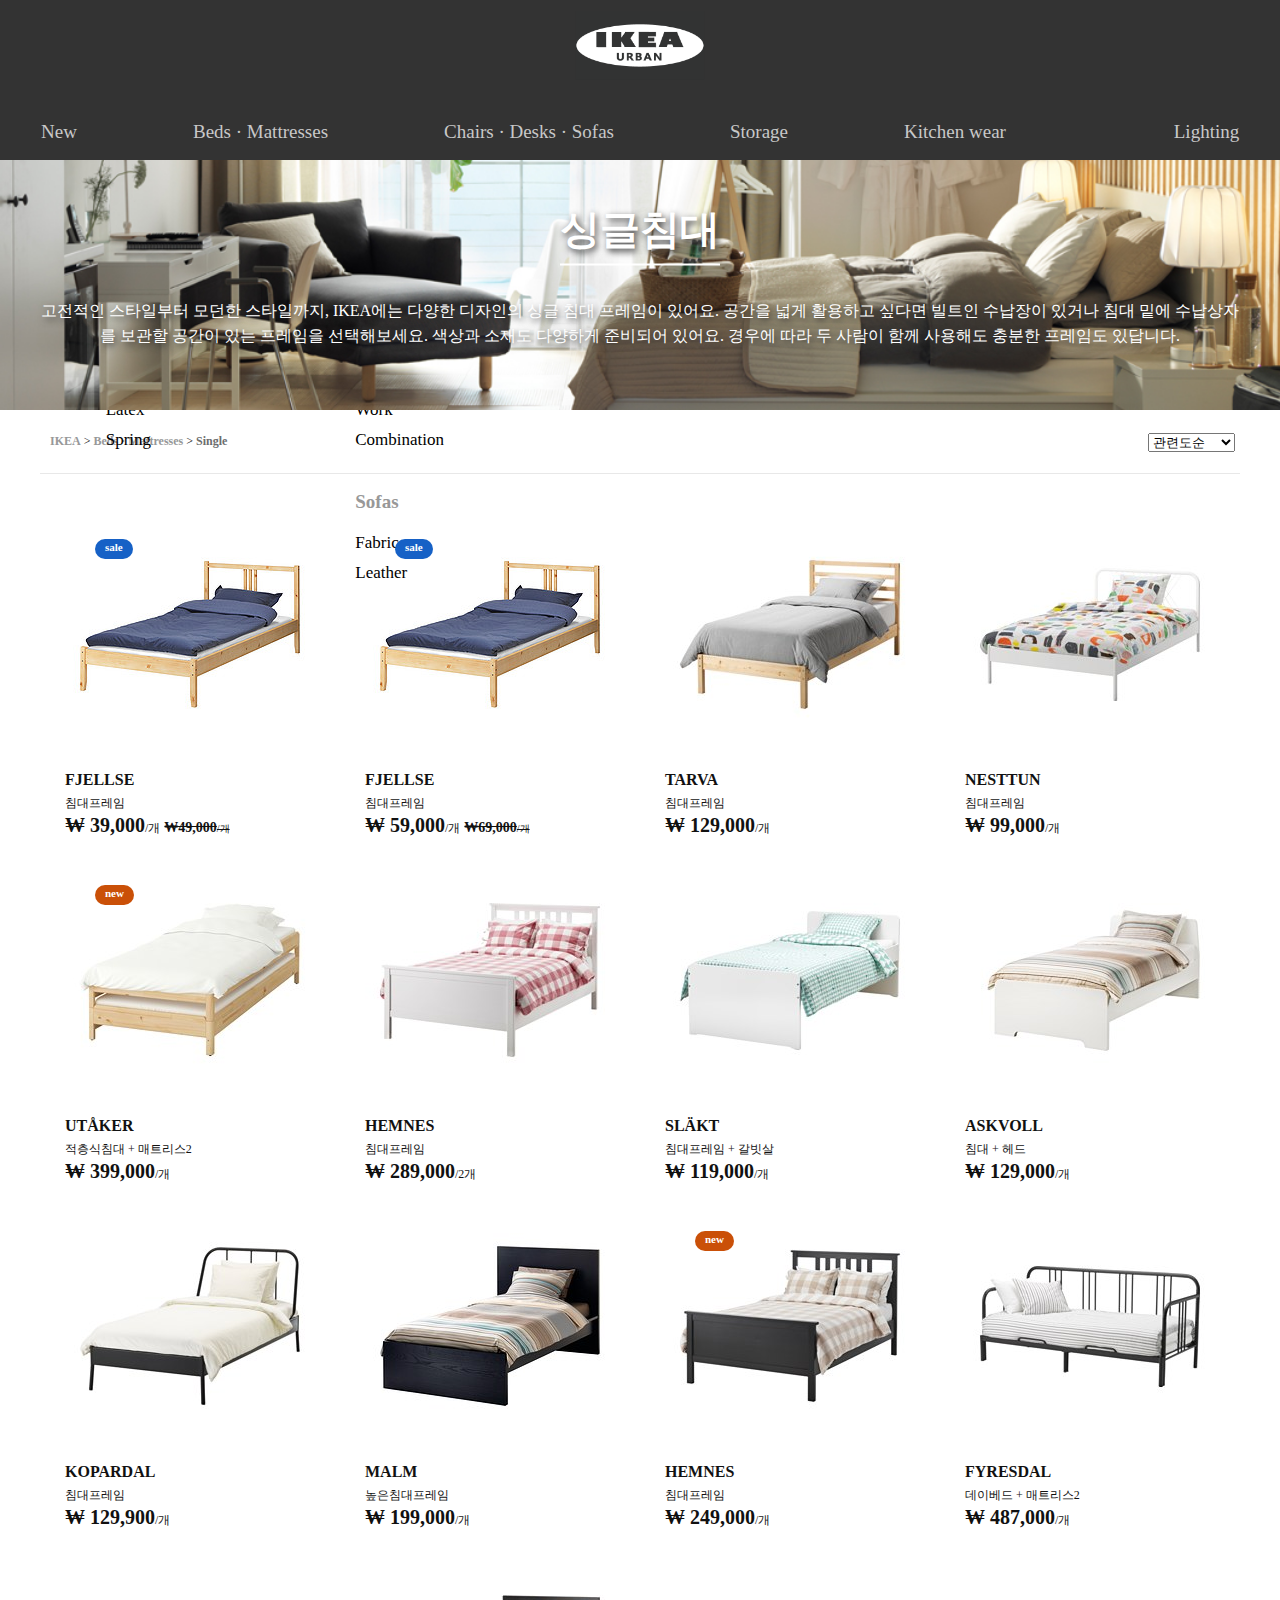
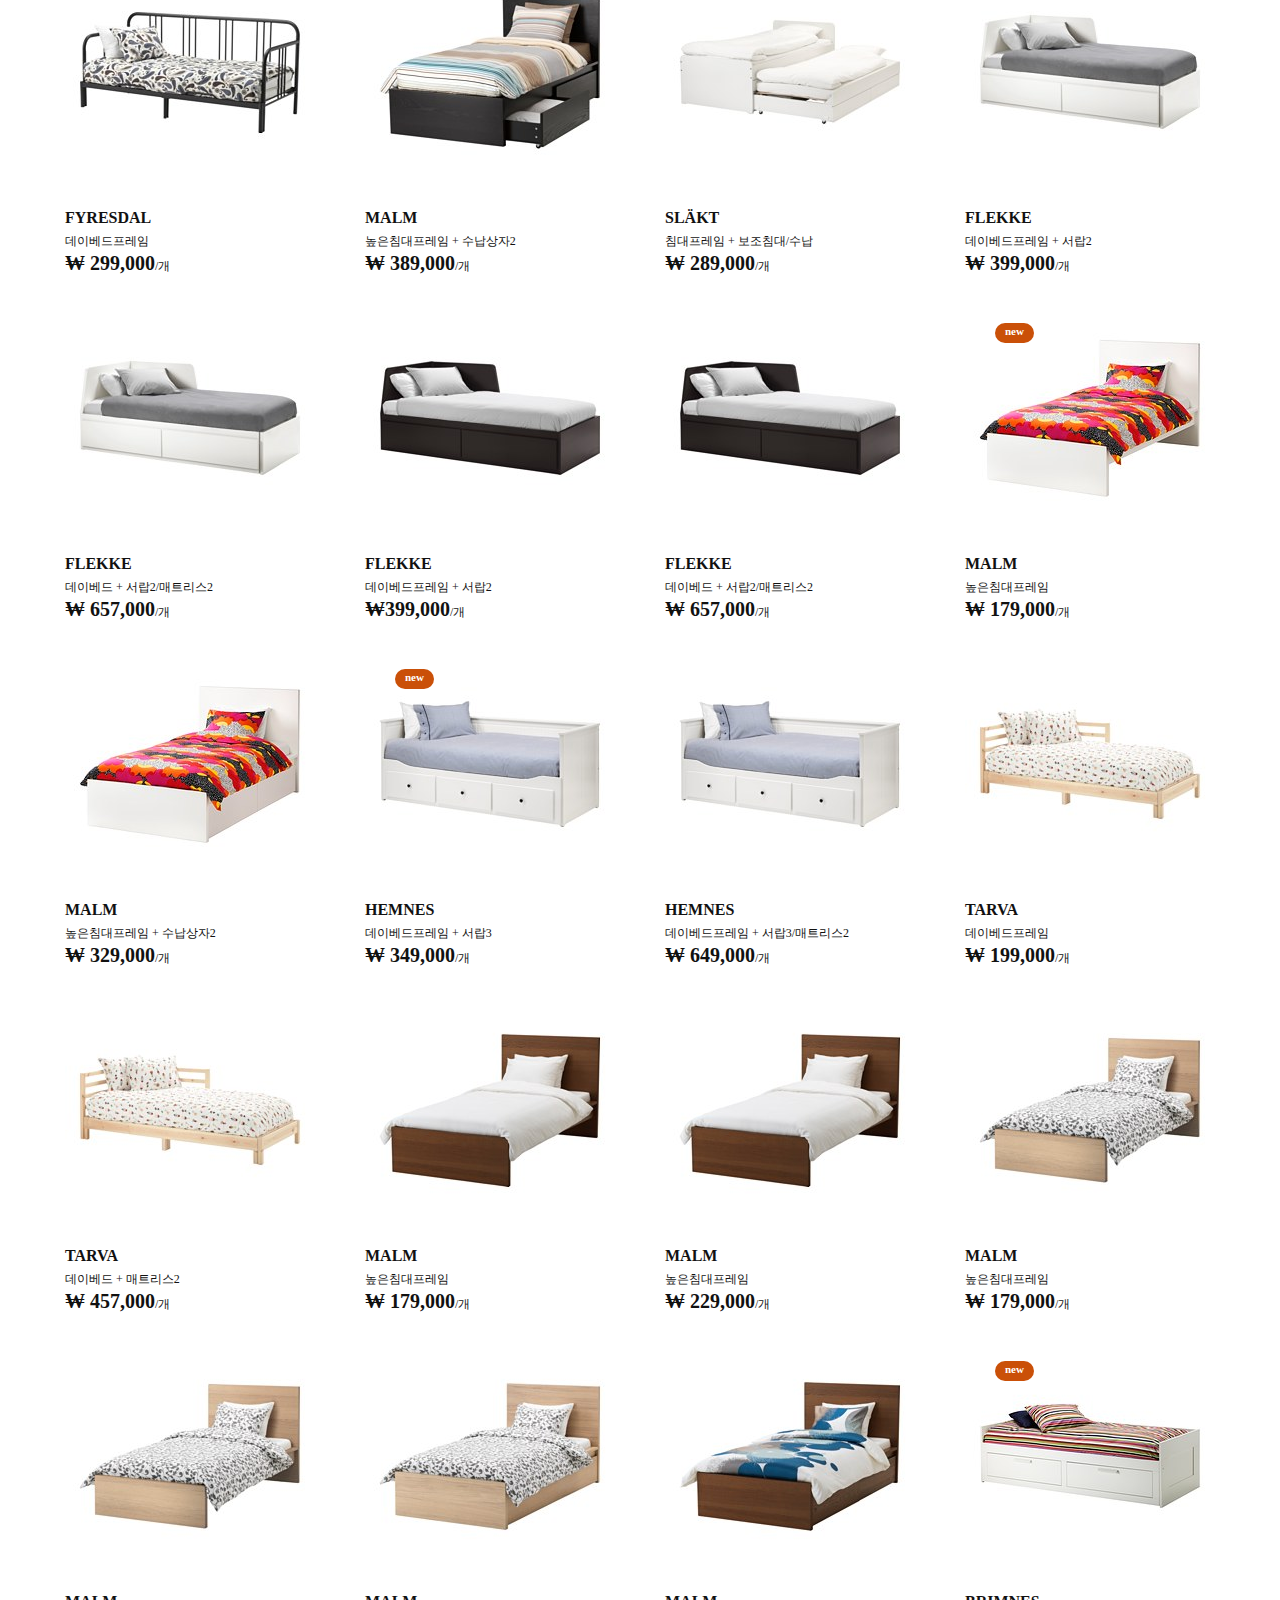
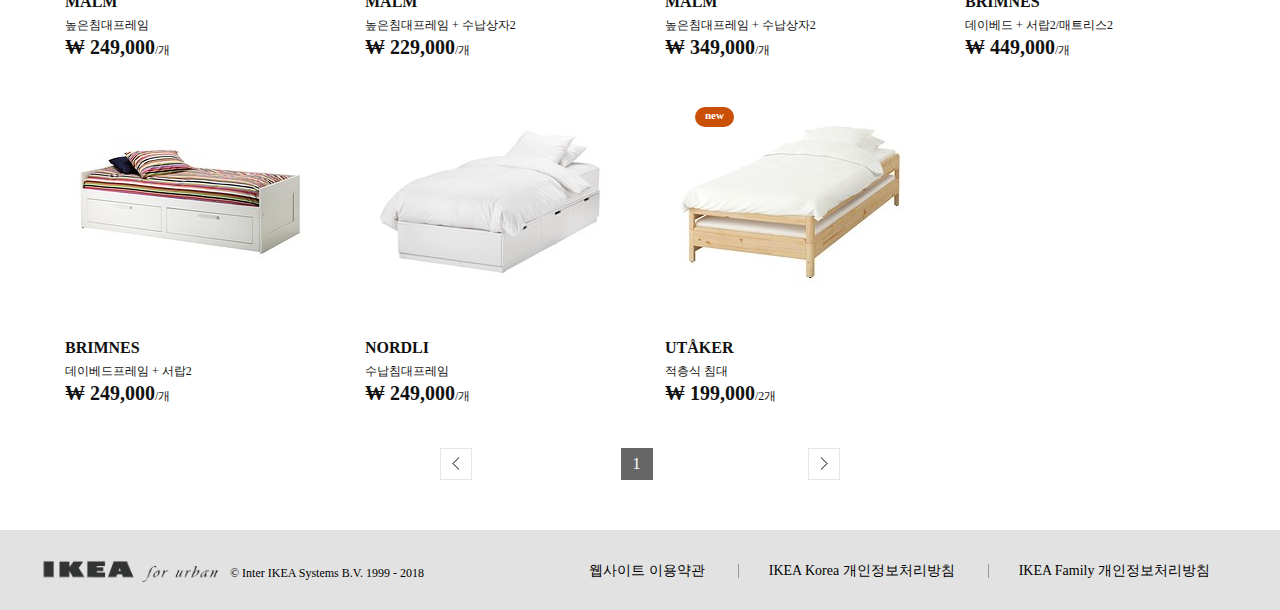
==== commit 211475fc: "img 추가" ====
--- a/bed.html
+++ b/bed.html
@@ -8,76 +8,70 @@
    <link rel="stylesheet" href="css/bed.css">
    <script type="text/javascript" src="js/jquery-3.2.1.min.js"></script>
    <script type="text/javascript" src="js/jquery-migrate-1.4.1.min.js"></script>
-   <script type="text/javascript" src="js/main.js"></script>
-   <script type="text/javascript" src="js/bed.js"></script>
+   <script type="text/javascript" src="js/bed.js"></script> <script type="text/javascript" src="js/main.js"></script>
    <title>IKEA main</title>
 </head>
 
 <body>
    <header>
-     <h1><a href="#" class="logo"><img src="img/logo/logo.png" alt=""></a></h1>
-     <nav class="gnb">
-      <ul>
-         <li><a href="#">New</a></li>
-         <li><a href="#">Beds · Mattresses</a></li>
-         <li><a href="#">Chairs · Desks  · Sofas</a></li>
-         <li><a href="#">Storage</a></li>
-         <li><a href="#">Kitchen wear</a></li>
-         <li><a href="#">Lighting</a></li>
-      </ul>
-     </nav>
-
+      <h1 class="logo"><img src="img/logo/logo.png" alt=""></h1>
+      <nav class="gnb">
+         <ul>
+            <li><a href="#">New</a></li>
+            <li><a href="#">Beds · Mattresses</a>
+               <dl class="subnav">
+                  <dt><a href="#">Beds</a></dt>
+                  <dd><a href="#">Single</a></dd>
+                  <dd><a href="#">Loft</a></dd>
+                  <dd class="lastdd"><a href="#">Sofa</a></dd>
+                  <dt><a href="#">Mattresses</a></dt>
+                  <dd><a href="#">Foam</a></dd>
+                  <dd><a href="#">Latex</a></dd>
+                  <dd><a href="#">Spring</a></dd>
+               </dl>
+            </li>
+            <li><a href="#">Chairs · Desks  · Sofas</a>
+               <dl class="subnav">
+                  <dt><a href="#">Chairs</a></dt>
+                  <dd><a href="#">Dining</a></dd>
+                  <dd><a href="#">Bar</a></dd>
+                  <dd class="lastdd"><a href="#">Office</a></dd>
+                  <dt><a href="#">Desks</a></dt>
+                  <dd><a href="#">Bar</a></dd>
+                  <dd><a href="#">Work</a></dd>
+                  <dd class="lastdd"><a href="#">Combination</a></dd>
+                  <dt><a href="#">Sofas</a></dt>
+                  <dd><a href="#">Fabric</a></dd>
+                  <dd><a href="#">Leather</a></dd>
+               </dl>
+            </li>
+            <li><a href="#">Storage</a>
+               <dl class="subnav">
+                  <dd><a href="#">Closet</a></dd>
+                  <dd><a href="#">Bookcase</a></dd>
+                  <dd><a href="#">Cabinet</a></dd>
+                  <dd><a href="#">Drawers</a></dd>
+                  <dd><a href="#">Bathroom Storage</a></dd>
+               </dl>
+            </li>
+            <li><a href="#">Kitchen wear</a>
+               <dl class="subnav">
+                  <dd><a href="#">Cook Wear</a></dd>
+                  <dd><a href="#">Table Wear</a></dd>
+                  <dd class="widthcontrol"><a href="#">Kitchen Funiture</a></dd>
+               </dl>
+            </li>
+            <li><a href="#">Lighting</a>
+               <dl class="subnav">
+                  <dd><a href="#">Floor</a></dd>
+                  <dd><a href="#">Ceiling</a></dd>
+                  <dd><a href="#">Wall</a></dd>
+                  <dd><a href="#">Table</a></dd>
+               </dl>
+            </li>
+         </ul>
+      </nav>
    </header>
-
-   <div class="subnav-wrapper">
-     <div class="subnav-inner">
-
-      <dl class="subnav">
-         <dt><a href="#">Beds</a></dt>
-         <dd><a href="#">Single</a></dd>
-         <dd><a href="#">Loft</a></dd>
-         <dd class="lastdd"><a href="#">Sofa</a></dd>
-         <dt><a href="#">Mattresses</a></dt>
-         <dd><a href="#">Foam</a></dd>
-         <dd><a href="#">Latex</a></dd>
-         <dd><a href="#">Spring</a></dd>
-      </dl>
-      <dl class="subnav">
-         <dt><a href="#">Chairs</a></dt>
-         <dd><a href="#">Dining</a></dd>
-         <dd><a href="#">Bar</a></dd>
-         <dd class="lastdd"><a href="#">Office</a></dd>
-         <dt><a href="#">Desks</a></dt>
-         <dd><a href="#">Bar</a></dd>
-         <dd><a href="#">Work</a></dd>
-         <dd class="lastdd"><a href="#">Combination</a></dd>
-         <dt><a href="#">Sofas</a></dt>
-         <dd><a href="#">Fabric</a></dd>
-         <dd><a href="#">Leather</a></dd>
-      </dl>
-      <dl class="subnav lineH">
-         <dd><a href="#">Closet</a></dd>
-         <dd><a href="#">Bookcase</a></dd>
-         <dd><a href="#">Cabinet</a></dd>
-         <dd><a href="#">Drawers</a></dd>
-         <dd class="widthcontrol"><a href="#">Bathroom Storage</a></dd>
-      </dl>
-      <dl class="subnav lineH">
-         <dd><a href="#">Cook Wear</a></dd>
-         <dd><a href="#">Table Wear</a></dd>
-         <dd class="widthcontrol"><a href="#">Kitchen Funiture</a></dd>
-      </dl>
-      <dl class="subnav lineH lastdl">
-         <dd><a href="#">Floor</a></dd>
-         <dd><a href="#">Ceiling</a></dd>
-         <dd><a href="#">Wall</a></dd>
-         <dd><a href="#">Table</a></dd>
-      </dl>
-      <div class="btn-close">
-         <span></span>
-      </div>
-     </div>
-   </div>
 
    <div class="j_contentsAllWrapper">
       <div class="j_bedBanner">
@@ -523,7 +517,7 @@
 
    <script src="js/jquery-3.2.1.min.js" charset="utf-8"></script>
    <script src="js/jquery-migrate-1.4.1.min.js" charset="utf-8"></script>
-   <script src="js/main.js" charset="utf-8"></script>
+   <!-- <script src="js/main.js" charset="utf-8"></script> -->
 </body>
 
 
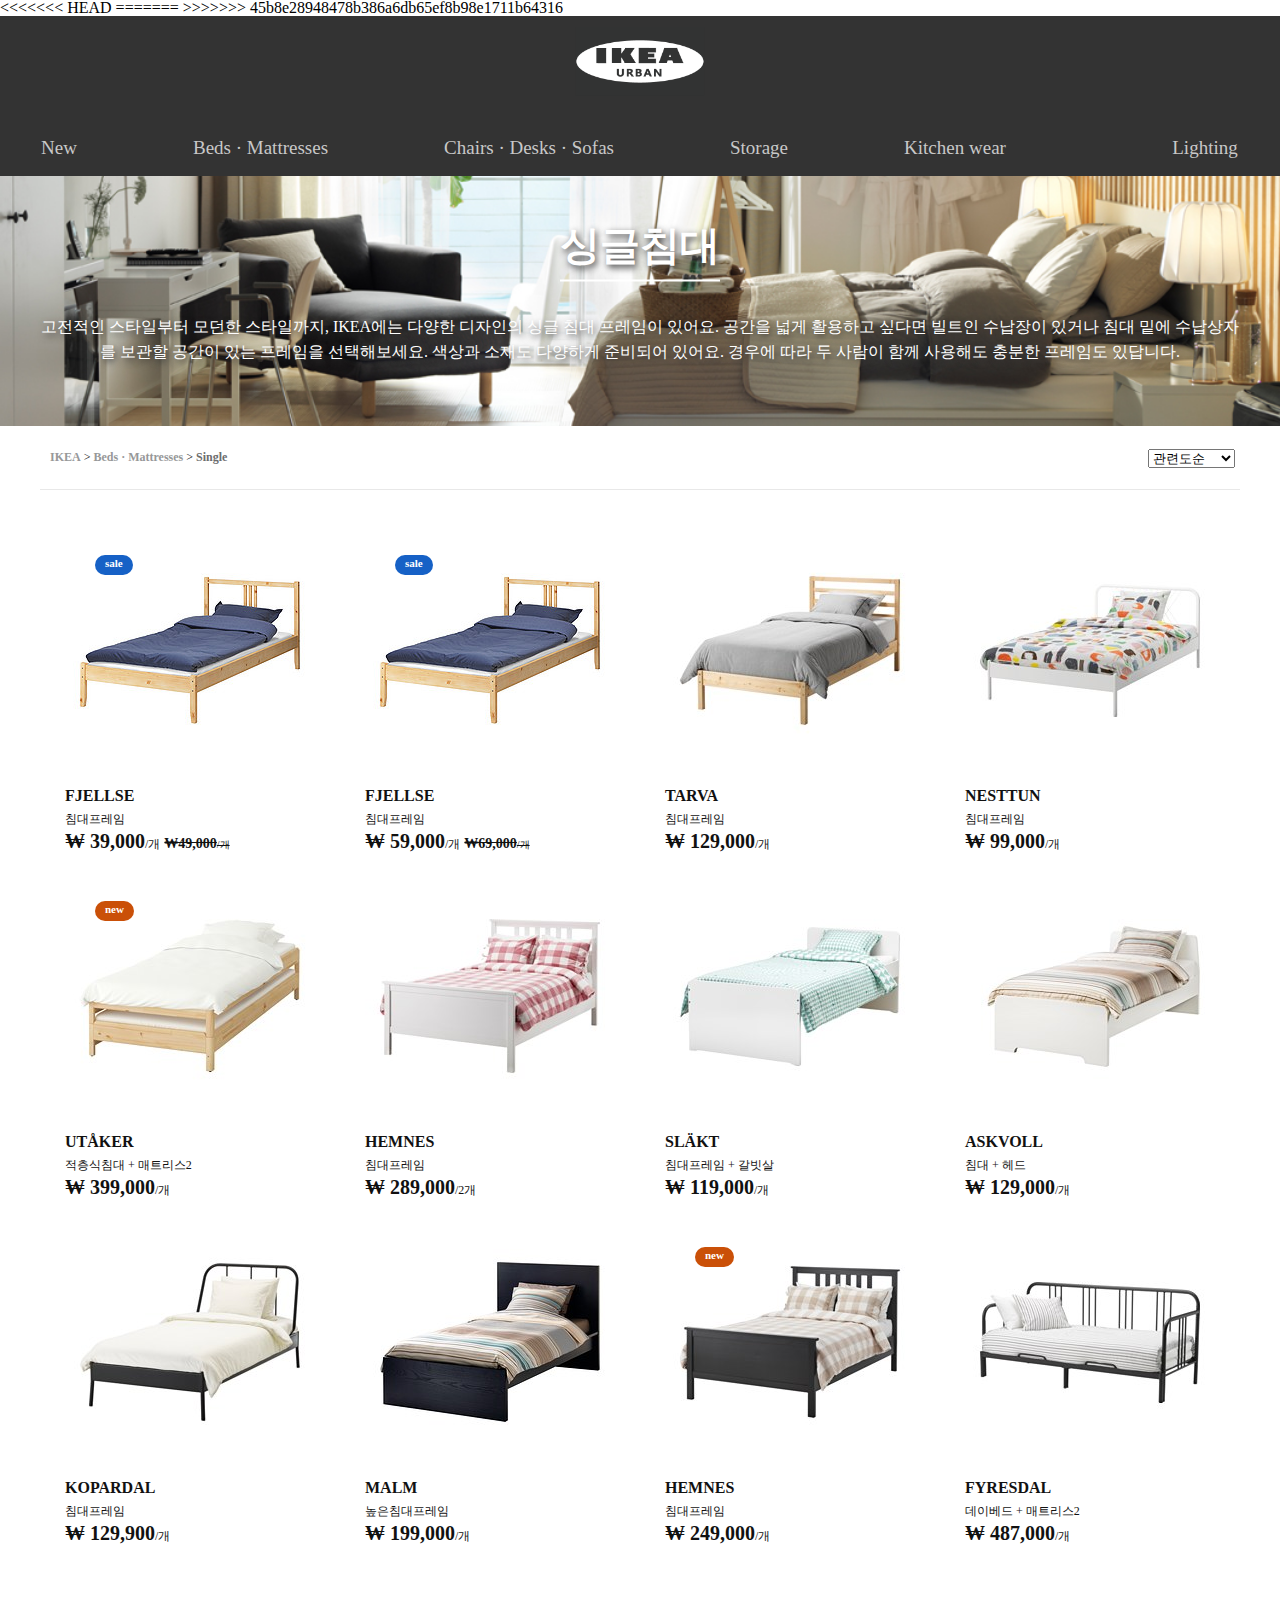
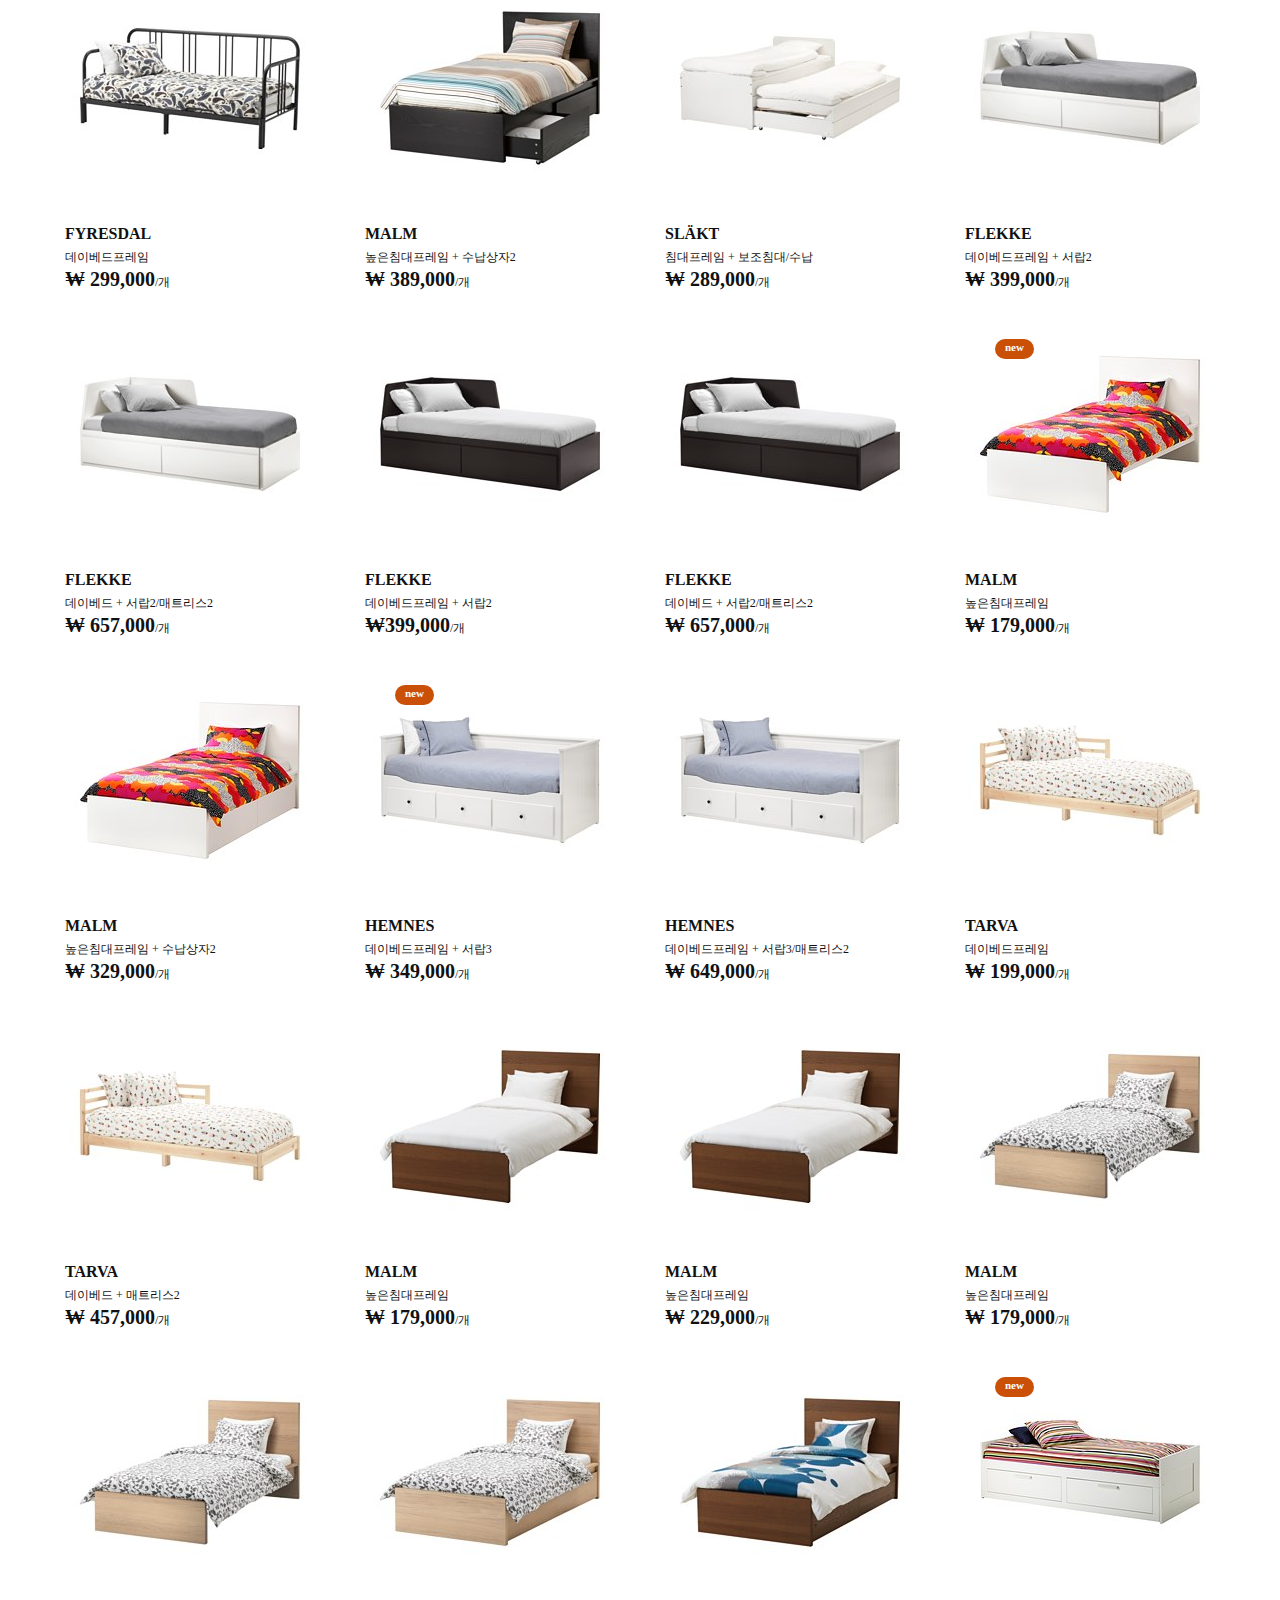
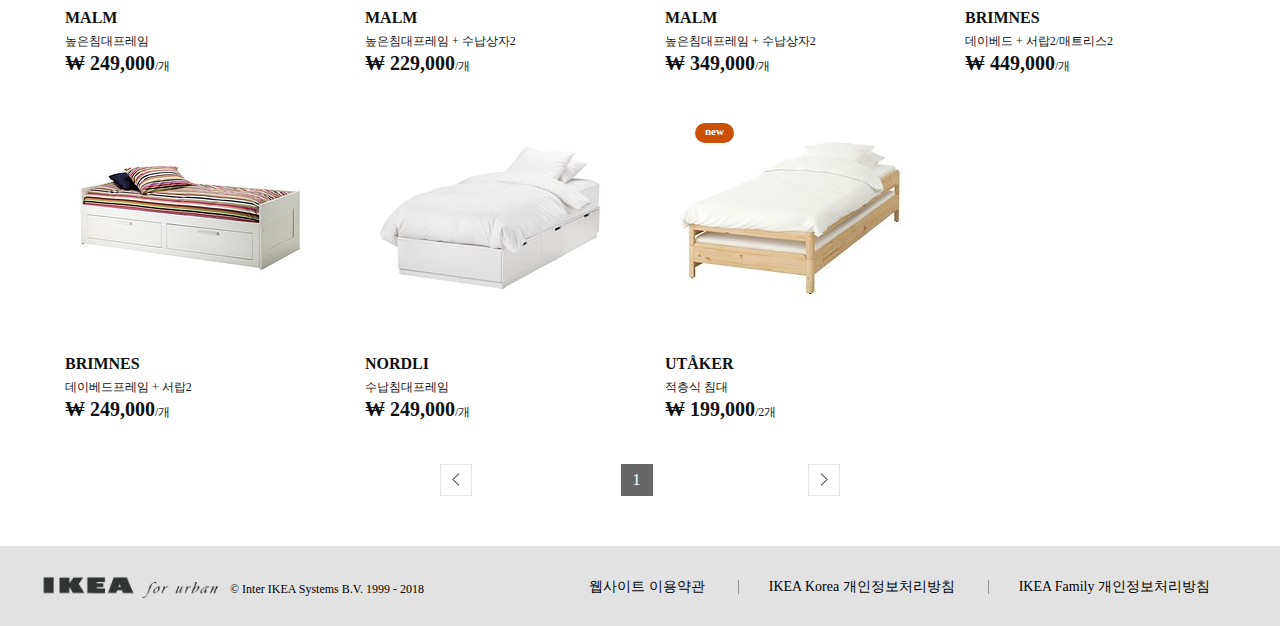
==== commit 6c05d7ef: "Merge branch 'master' of https://github.com/object402/ikea" ====
--- a/bed.html
+++ b/bed.html
@@ -8,70 +8,80 @@
    <link rel="stylesheet" href="css/bed.css">
    <script type="text/javascript" src="js/jquery-3.2.1.min.js"></script>
    <script type="text/javascript" src="js/jquery-migrate-1.4.1.min.js"></script>
+<<<<<<< HEAD
    <script type="text/javascript" src="js/bed.js"></script> <script type="text/javascript" src="js/main.js"></script>
+=======
+   <script type="text/javascript" src="js/main.js"></script>
+   <script type="text/javascript" src="js/bed.js"></script>
+>>>>>>> 45b8e28948478b386a6db65ef8b98e1711b64316
    <title>IKEA main</title>
 </head>
 
 <body>
    <header>
-      <h1 class="logo"><img src="img/logo/logo.png" alt=""></h1>
-      <nav class="gnb">
-         <ul>
-            <li><a href="#">New</a></li>
-            <li><a href="#">Beds · Mattresses</a>
-               <dl class="subnav">
-                  <dt><a href="#">Beds</a></dt>
-                  <dd><a href="#">Single</a></dd>
-                  <dd><a href="#">Loft</a></dd>
-                  <dd class="lastdd"><a href="#">Sofa</a></dd>
-                  <dt><a href="#">Mattresses</a></dt>
-                  <dd><a href="#">Foam</a></dd>
-                  <dd><a href="#">Latex</a></dd>
-                  <dd><a href="#">Spring</a></dd>
-               </dl>
-            </li>
-            <li><a href="#">Chairs · Desks  · Sofas</a>
-               <dl class="subnav">
-                  <dt><a href="#">Chairs</a></dt>
-                  <dd><a href="#">Dining</a></dd>
-                  <dd><a href="#">Bar</a></dd>
-                  <dd class="lastdd"><a href="#">Office</a></dd>
-                  <dt><a href="#">Desks</a></dt>
-                  <dd><a href="#">Bar</a></dd>
-                  <dd><a href="#">Work</a></dd>
-                  <dd class="lastdd"><a href="#">Combination</a></dd>
-                  <dt><a href="#">Sofas</a></dt>
-                  <dd><a href="#">Fabric</a></dd>
-                  <dd><a href="#">Leather</a></dd>
-               </dl>
-            </li>
-            <li><a href="#">Storage</a>
-               <dl class="subnav">
-                  <dd><a href="#">Closet</a></dd>
-                  <dd><a href="#">Bookcase</a></dd>
-                  <dd><a href="#">Cabinet</a></dd>
-                  <dd><a href="#">Drawers</a></dd>
-                  <dd><a href="#">Bathroom Storage</a></dd>
-               </dl>
-            </li>
-            <li><a href="#">Kitchen wear</a>
-               <dl class="subnav">
-                  <dd><a href="#">Cook Wear</a></dd>
-                  <dd><a href="#">Table Wear</a></dd>
-                  <dd class="widthcontrol"><a href="#">Kitchen Funiture</a></dd>
-               </dl>
-            </li>
-            <li><a href="#">Lighting</a>
-               <dl class="subnav">
-                  <dd><a href="#">Floor</a></dd>
-                  <dd><a href="#">Ceiling</a></dd>
-                  <dd><a href="#">Wall</a></dd>
-                  <dd><a href="#">Table</a></dd>
-               </dl>
-            </li>
-         </ul>
-      </nav>
+     <h1><a href="#" class="logo"><img src="img/logo/logo.png" alt=""></a></h1>
+     <nav class="gnb">
+      <ul>
+         <li><a href="#">New</a></li>
+         <li><a href="#">Beds · Mattresses</a></li>
+         <li><a href="#">Chairs · Desks  · Sofas</a></li>
+         <li><a href="#">Storage</a></li>
+         <li><a href="#">Kitchen wear</a></li>
+         <li><a href="#">Lighting</a></li>
+      </ul>
+     </nav>
+
    </header>
+
+   <div class="subnav-wrapper">
+     <div class="subnav-inner">
+
+      <dl class="subnav">
+         <dt><a href="#">Beds</a></dt>
+         <dd><a href="#">Single</a></dd>
+         <dd><a href="#">Loft</a></dd>
+         <dd class="lastdd"><a href="#">Sofa</a></dd>
+         <dt><a href="#">Mattresses</a></dt>
+         <dd><a href="#">Foam</a></dd>
+         <dd><a href="#">Latex</a></dd>
+         <dd><a href="#">Spring</a></dd>
+      </dl>
+      <dl class="subnav">
+         <dt><a href="#">Chairs</a></dt>
+         <dd><a href="#">Dining</a></dd>
+         <dd><a href="#">Bar</a></dd>
+         <dd class="lastdd"><a href="#">Office</a></dd>
+         <dt><a href="#">Desks</a></dt>
+         <dd><a href="#">Bar</a></dd>
+         <dd><a href="#">Work</a></dd>
+         <dd class="lastdd"><a href="#">Combination</a></dd>
+         <dt><a href="#">Sofas</a></dt>
+         <dd><a href="#">Fabric</a></dd>
+         <dd><a href="#">Leather</a></dd>
+      </dl>
+      <dl class="subnav lineH">
+         <dd><a href="#">Closet</a></dd>
+         <dd><a href="#">Bookcase</a></dd>
+         <dd><a href="#">Cabinet</a></dd>
+         <dd><a href="#">Drawers</a></dd>
+         <dd class="widthcontrol"><a href="#">Bathroom Storage</a></dd>
+      </dl>
+      <dl class="subnav lineH">
+         <dd><a href="#">Cook Wear</a></dd>
+         <dd><a href="#">Table Wear</a></dd>
+         <dd class="widthcontrol"><a href="#">Kitchen Funiture</a></dd>
+      </dl>
+      <dl class="subnav lineH lastdl">
+         <dd><a href="#">Floor</a></dd>
+         <dd><a href="#">Ceiling</a></dd>
+         <dd><a href="#">Wall</a></dd>
+         <dd><a href="#">Table</a></dd>
+      </dl>
+      <div class="btn-close">
+         <span></span>
+      </div>
+     </div>
+   </div>
 
    <div class="j_contentsAllWrapper">
       <div class="j_bedBanner">
--- a/css/main.css
+++ b/css/main.css
@@ -49,6 +49,7 @@
 nav ul li:last-child {
   margin-right: 0;
   float: right;
+  width: 70px !important;
 }
 
 nav ul li a {
@@ -77,6 +78,7 @@
 .lastdl {
   float: right;
   margin-right: 0;
+  width: 67px !important;
 }
 
 .subnav:last-child {
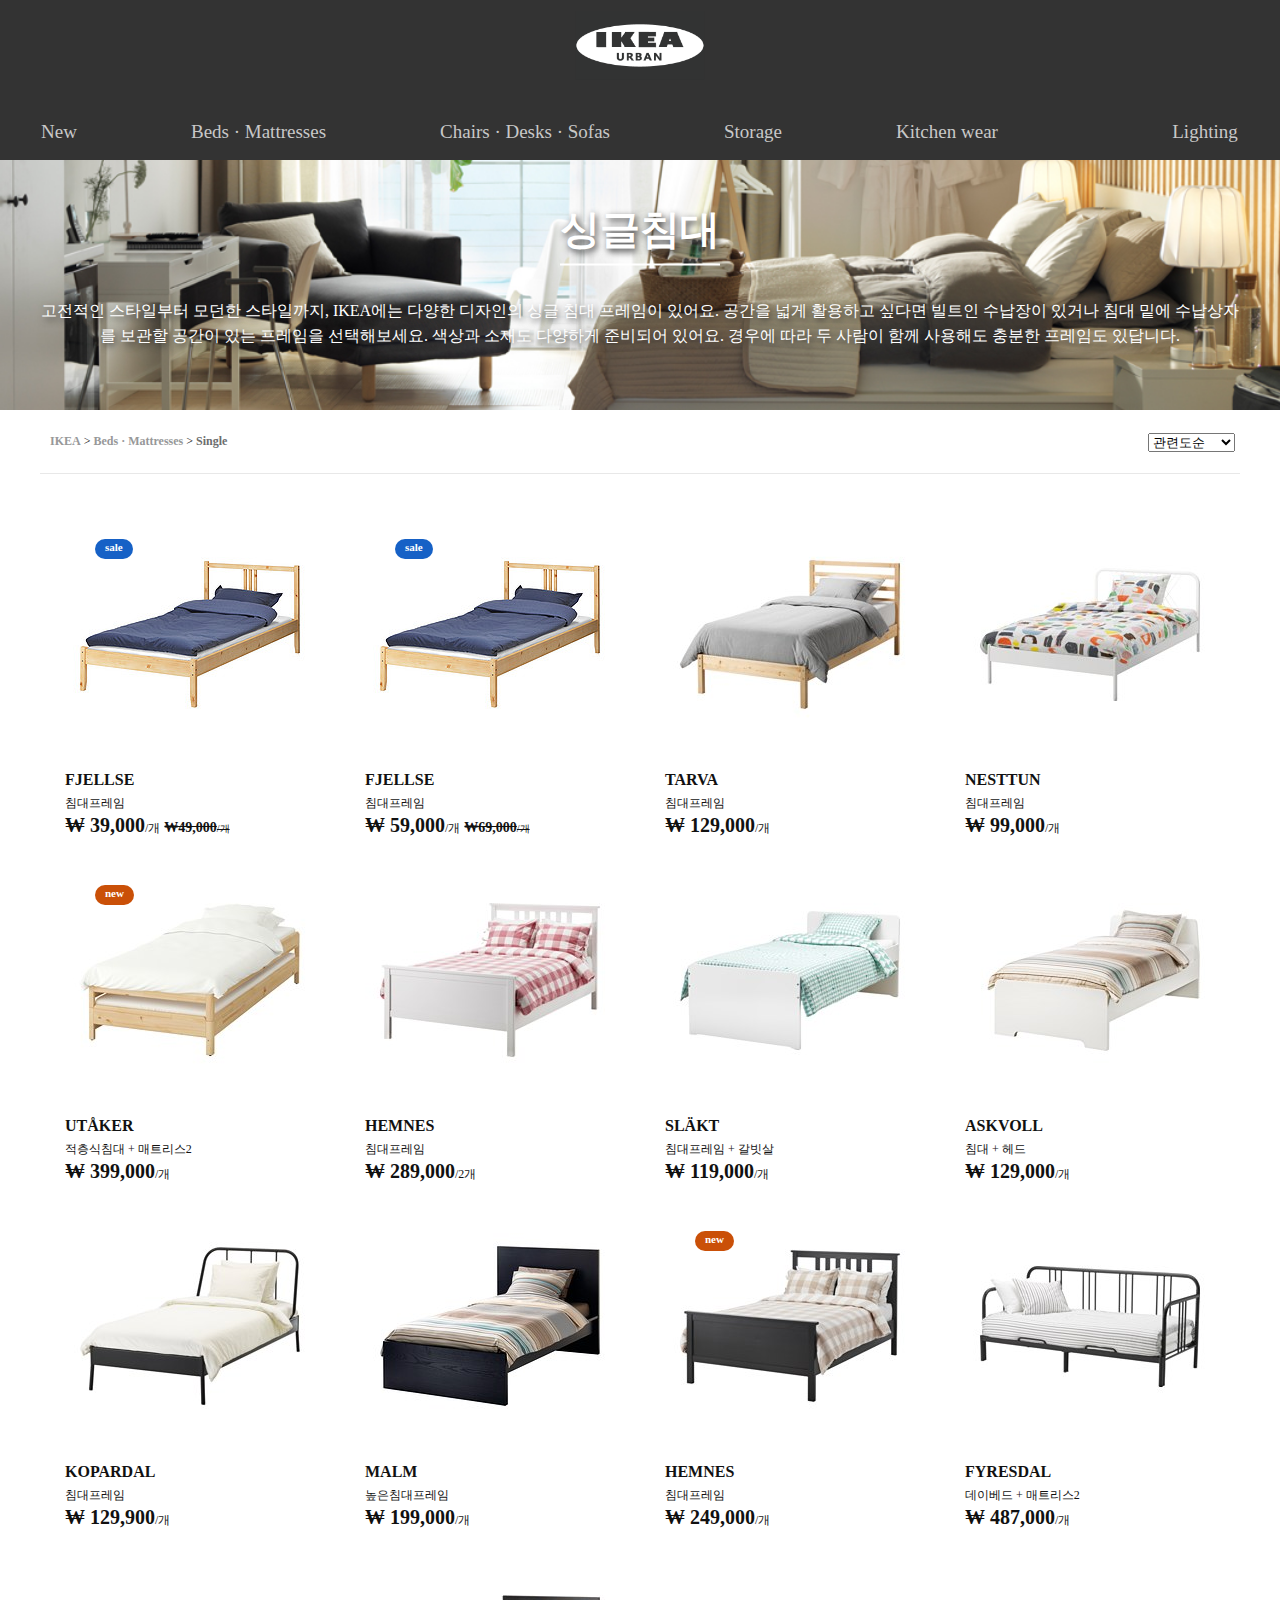
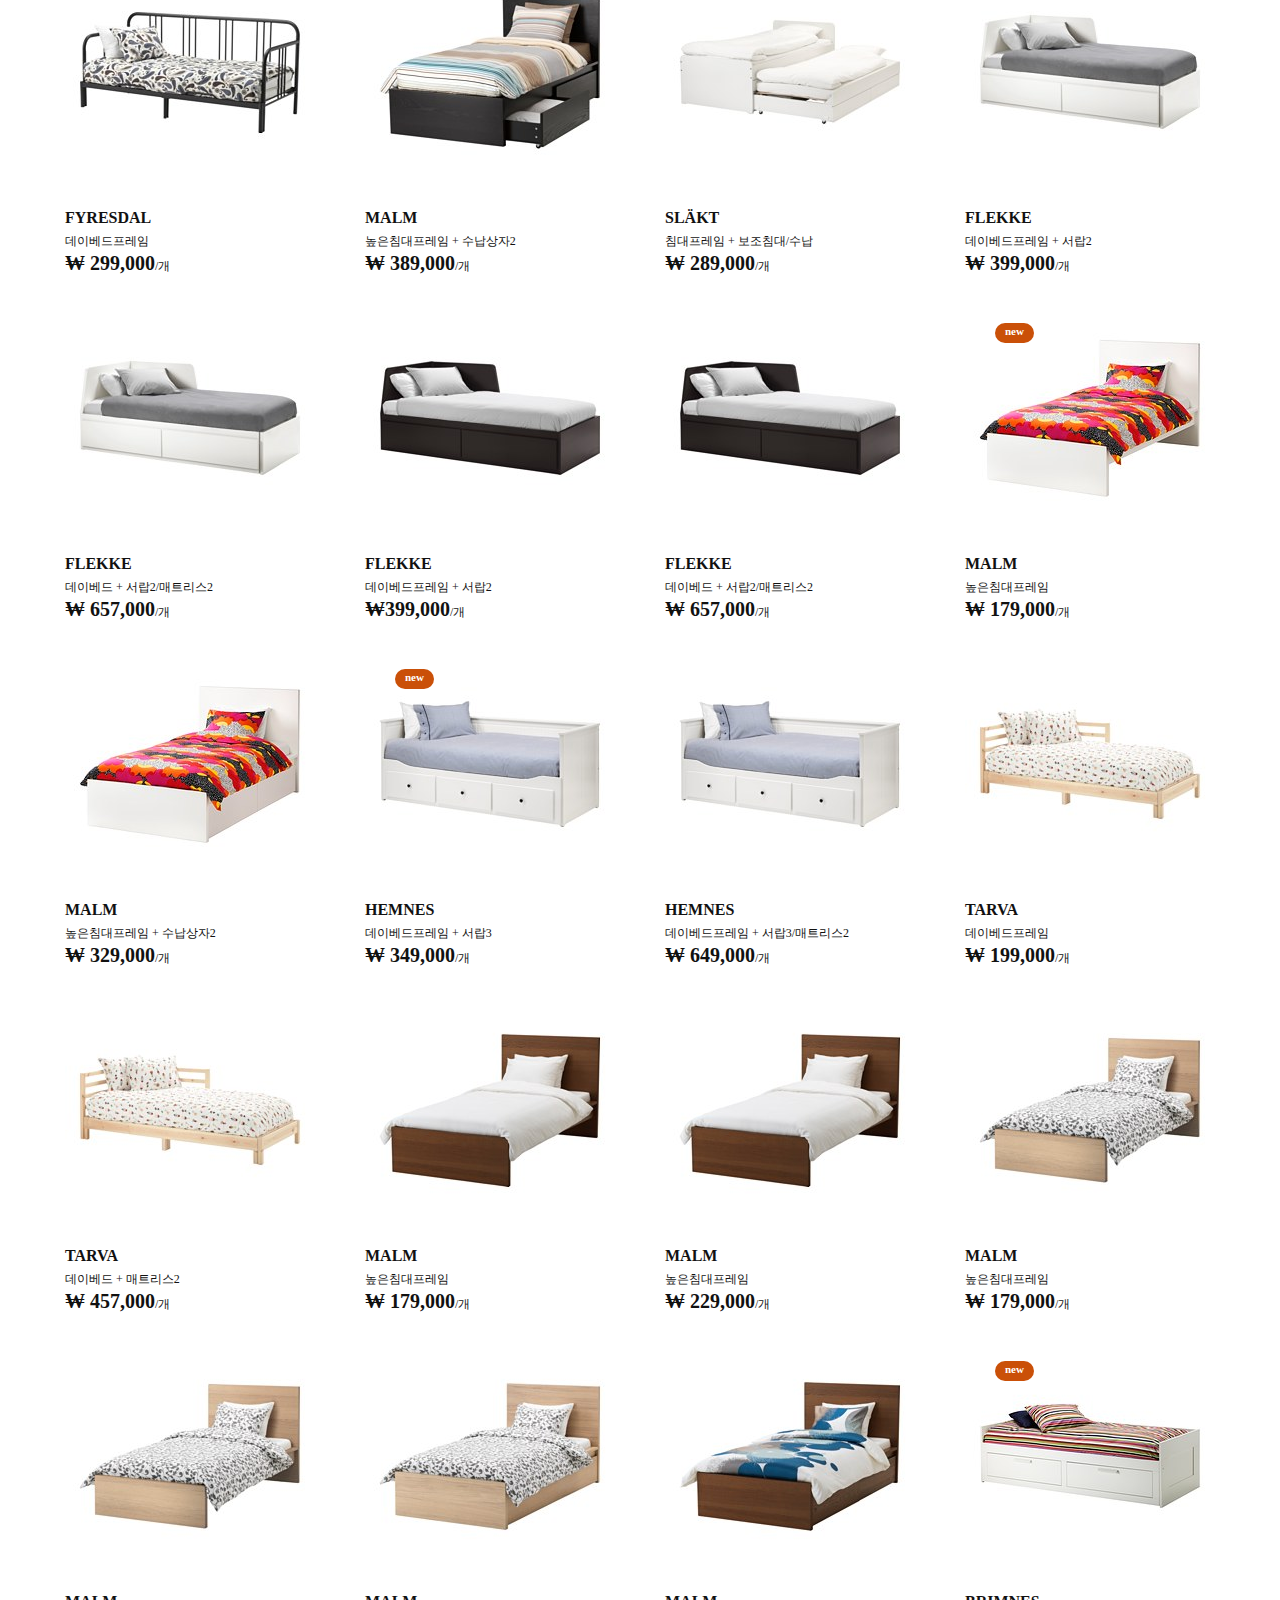
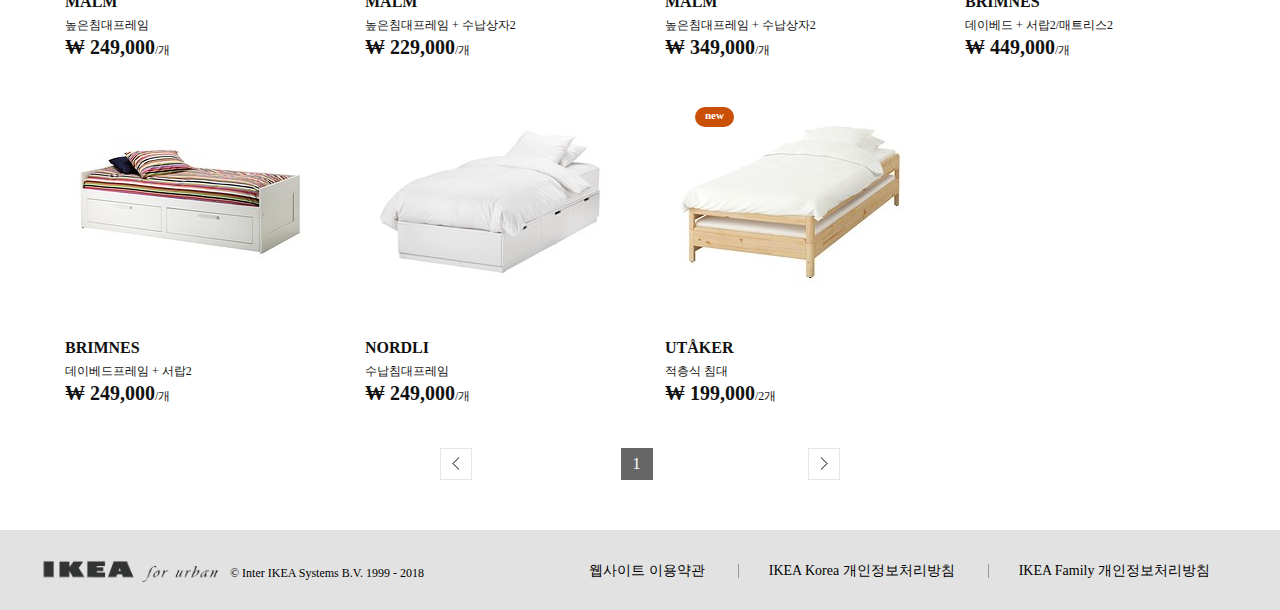
==== commit ee259654: "cabinet" ====
--- a/bed.html
+++ b/bed.html
@@ -8,13 +8,9 @@
    <link rel="stylesheet" href="css/bed.css">
    <script type="text/javascript" src="js/jquery-3.2.1.min.js"></script>
    <script type="text/javascript" src="js/jquery-migrate-1.4.1.min.js"></script>
-<<<<<<< HEAD
-   <script type="text/javascript" src="js/bed.js"></script> <script type="text/javascript" src="js/main.js"></script>
-=======
    <script type="text/javascript" src="js/main.js"></script>
    <script type="text/javascript" src="js/bed.js"></script>
->>>>>>> 45b8e28948478b386a6db65ef8b98e1711b64316
-   <title>IKEA main</title>
+   <title>IKEA Bed</title>
 </head>
 
 <body>
@@ -527,7 +523,7 @@
 
    <script src="js/jquery-3.2.1.min.js" charset="utf-8"></script>
    <script src="js/jquery-migrate-1.4.1.min.js" charset="utf-8"></script>
-   <!-- <script src="js/main.js" charset="utf-8"></script> -->
+   <script src="js/main.js" charset="utf-8"></script>
 </body>
 
 
--- a/css/main.css
+++ b/css/main.css
@@ -40,7 +40,7 @@
 nav ul li {
   float: left;
   width: auto;
-  margin-right: 114px;
+  margin-right: 112px;
   text-align: center;
   position: relative;
   height: 50px;
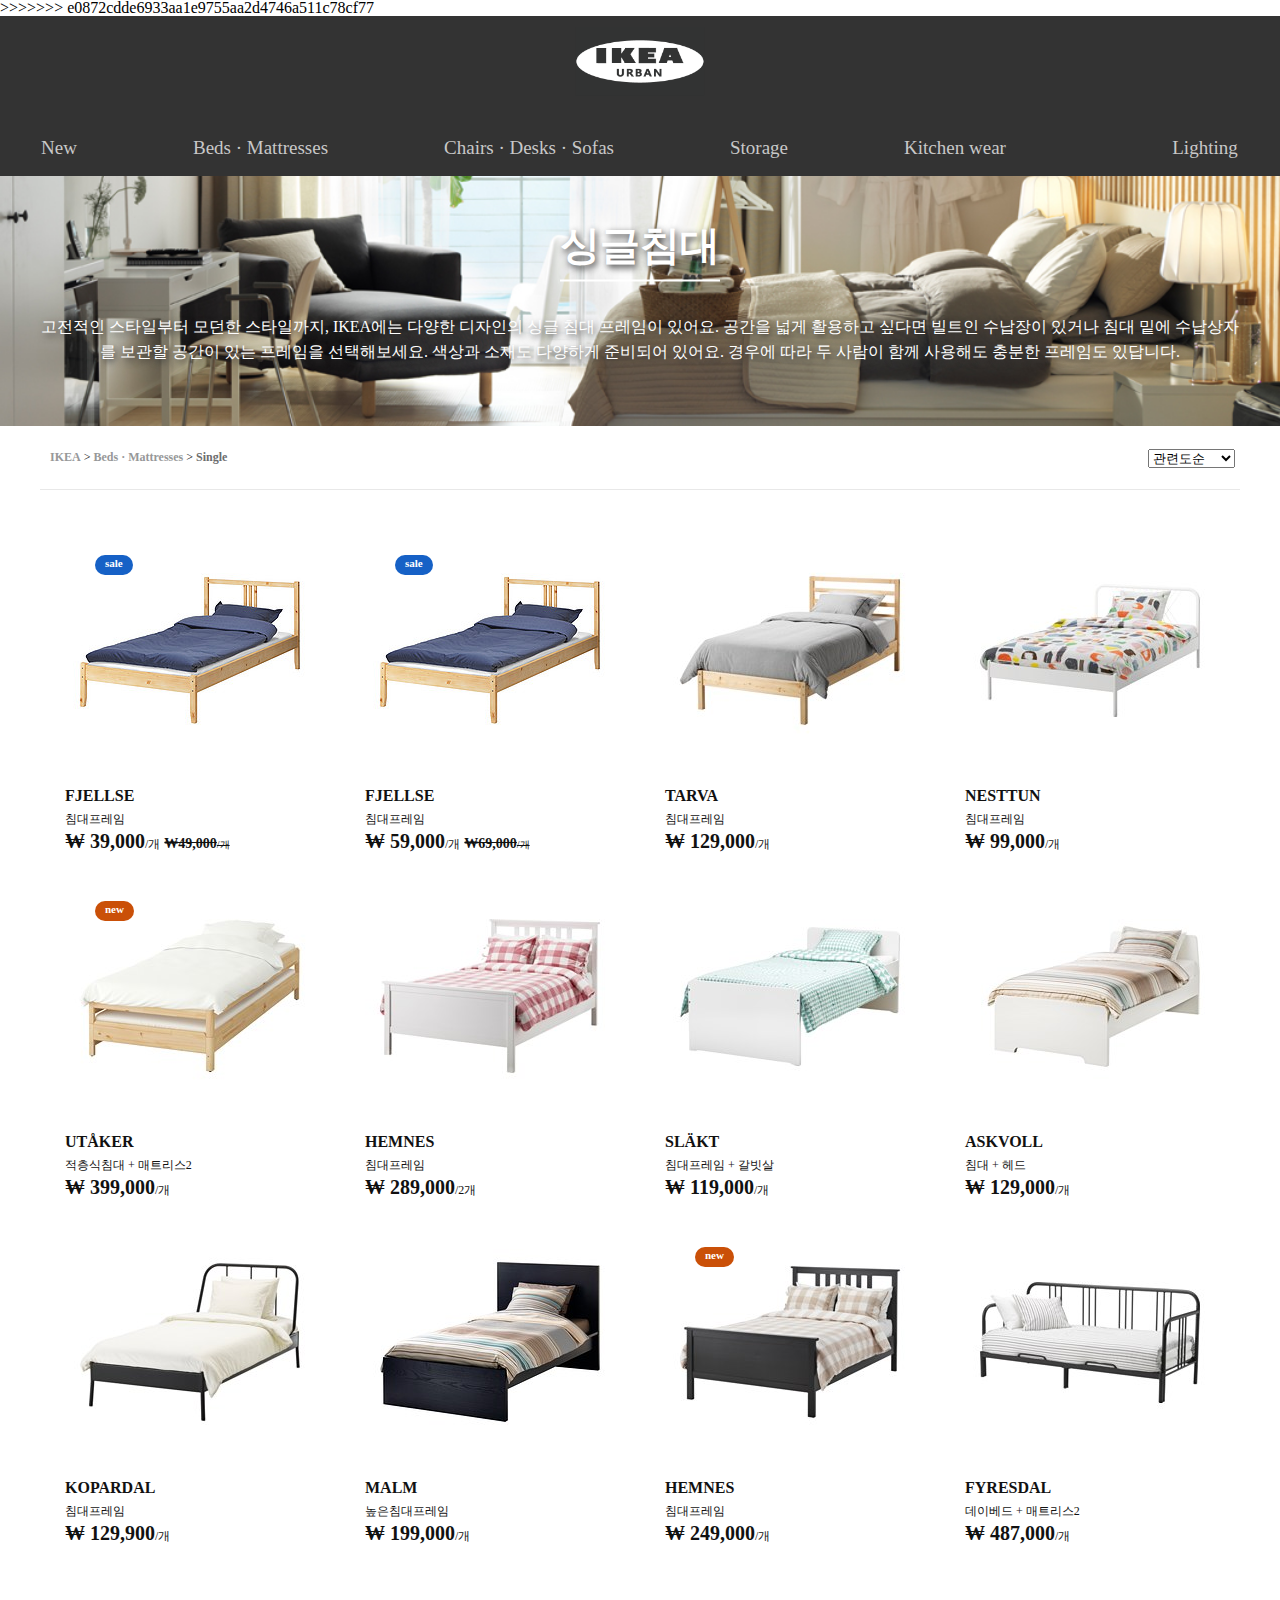
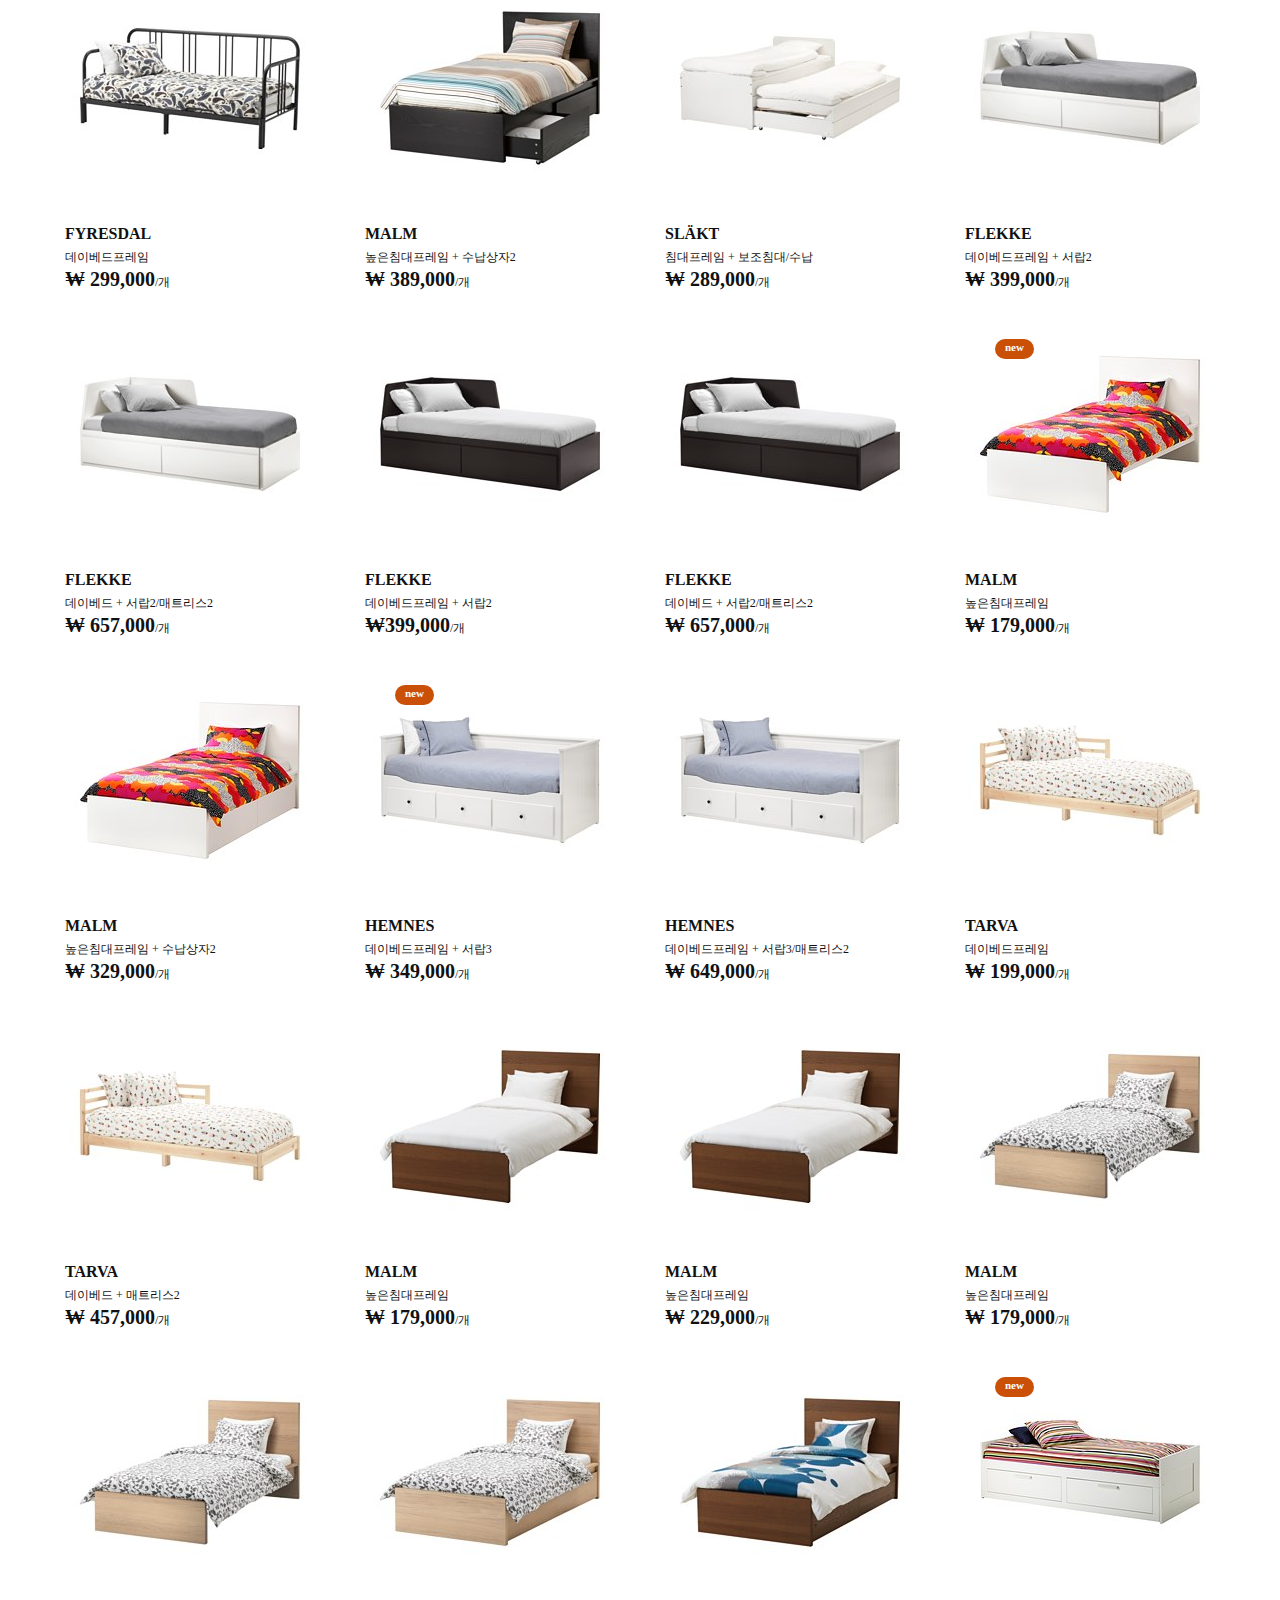
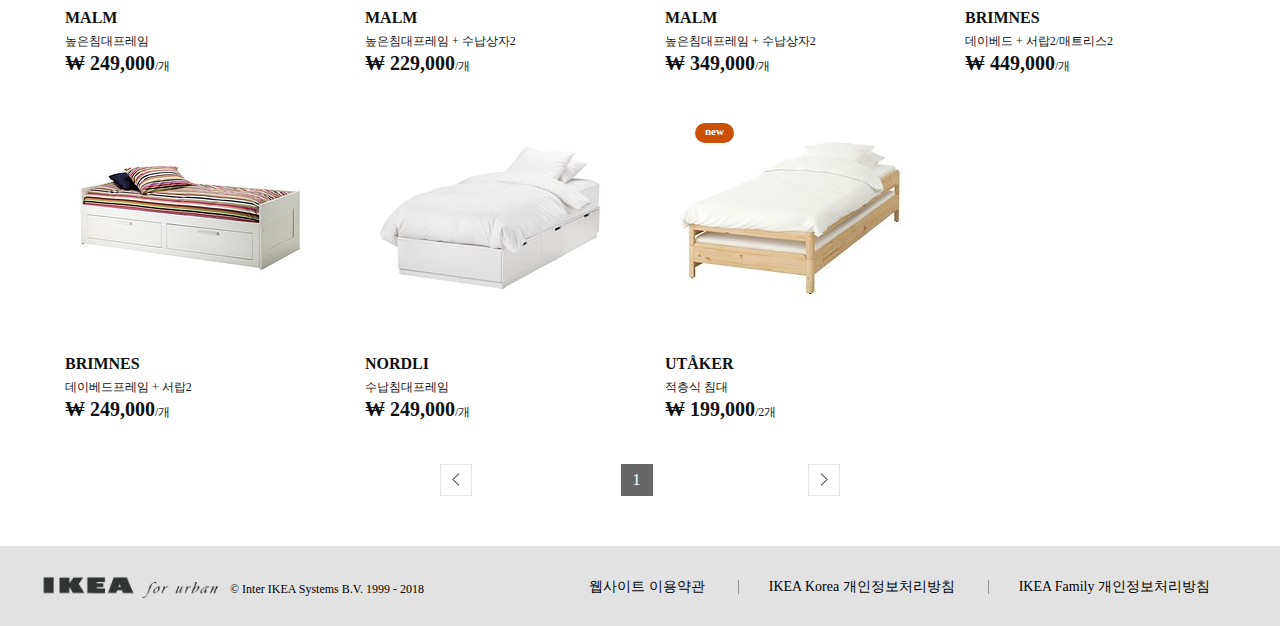
==== commit a21b915a: "Merge branch 'master' of https://github.com/object402/ikea" ====
--- a/bed.html
+++ b/bed.html
@@ -8,9 +8,10 @@
    <link rel="stylesheet" href="css/bed.css">
    <script type="text/javascript" src="js/jquery-3.2.1.min.js"></script>
    <script type="text/javascript" src="js/jquery-migrate-1.4.1.min.js"></script>
+   <script type="text/javascript" src="js/bed.js"></script>
    <script type="text/javascript" src="js/main.js"></script>
-   <script type="text/javascript" src="js/bed.js"></script>
-   <title>IKEA Bed</title>
+   <title>IKEA main</title>
+>>>>>>> e0872cdde6933aa1e9755aa2d4746a511c78cf77
 </head>
 
 <body>
@@ -523,7 +524,7 @@
 
    <script src="js/jquery-3.2.1.min.js" charset="utf-8"></script>
    <script src="js/jquery-migrate-1.4.1.min.js" charset="utf-8"></script>
-   <script src="js/main.js" charset="utf-8"></script>
+   <!-- <script src="js/main.js" charset="utf-8"></script> -->
 </body>
 
 
--- a/css/main.css
+++ b/css/main.css
@@ -40,7 +40,7 @@
 nav ul li {
   float: left;
   width: auto;
-  margin-right: 112px;
+  margin-right: 114px;
   text-align: center;
   position: relative;
   height: 50px;
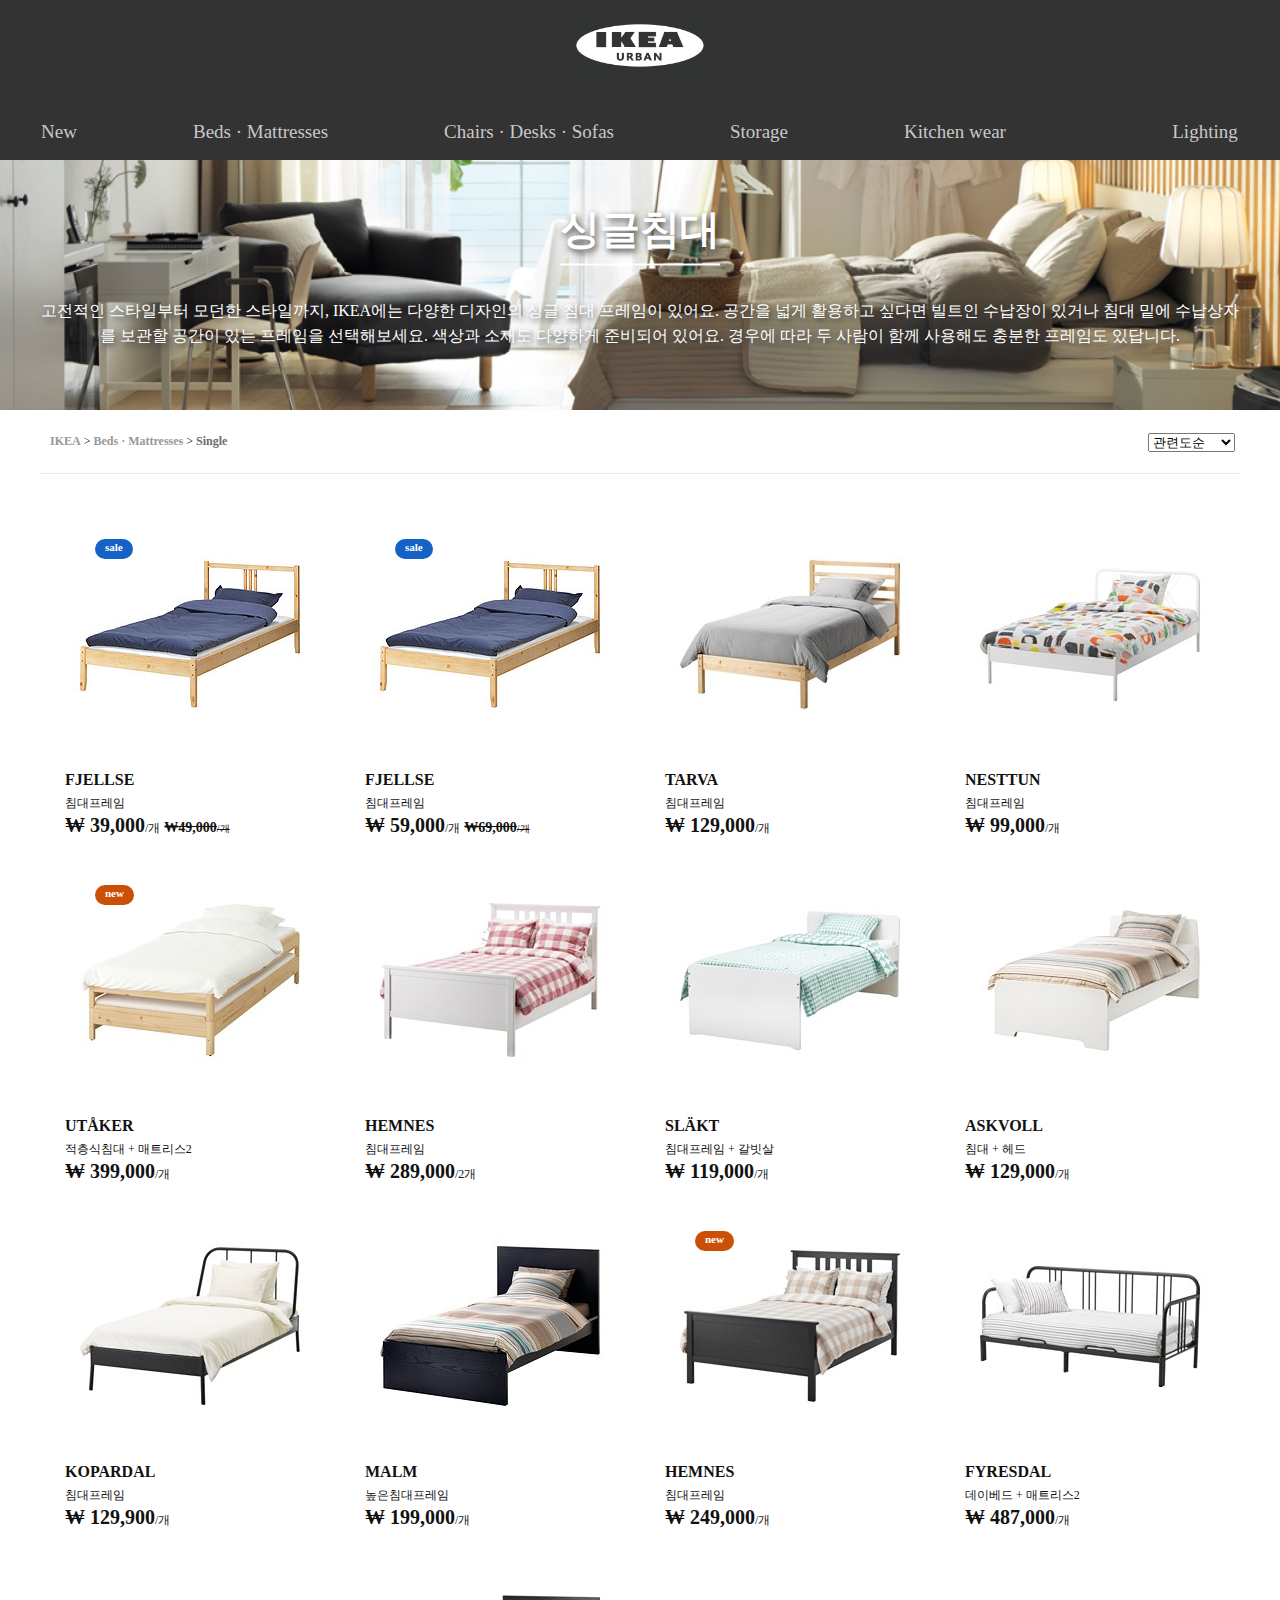
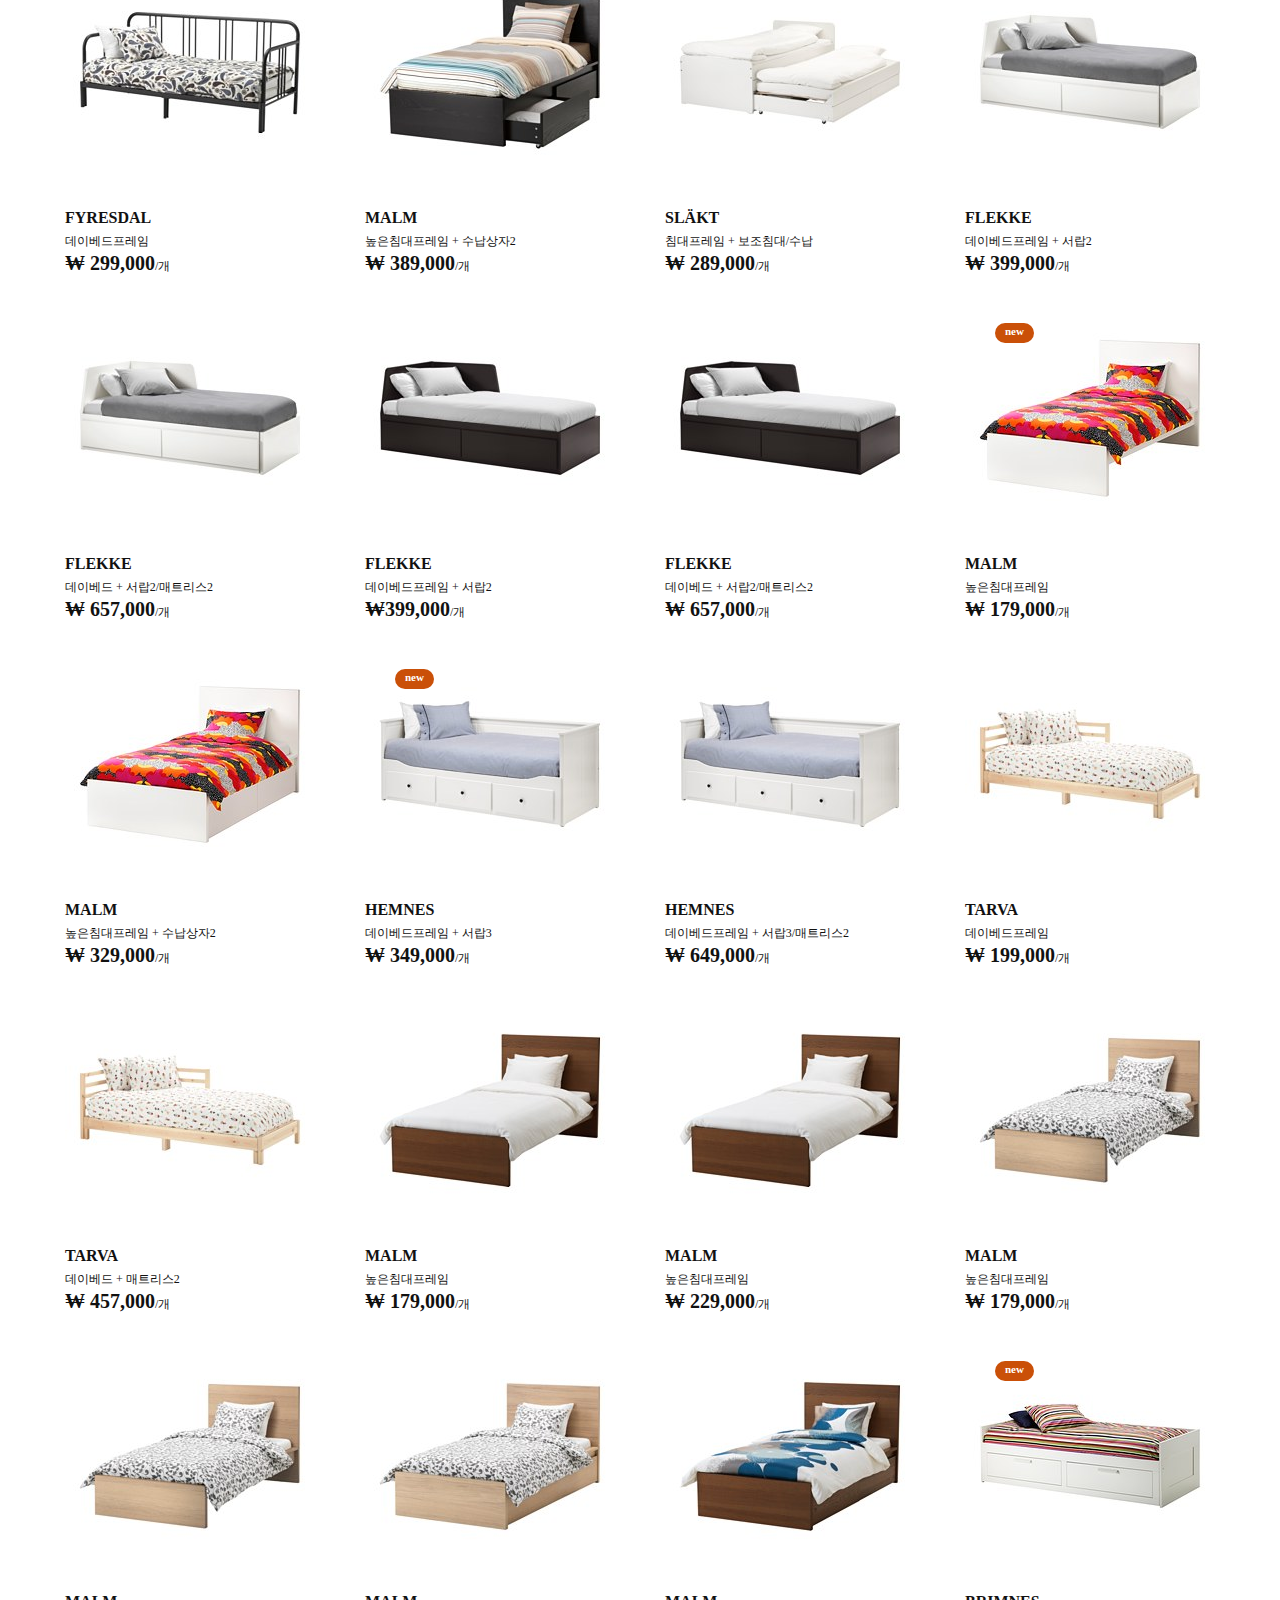
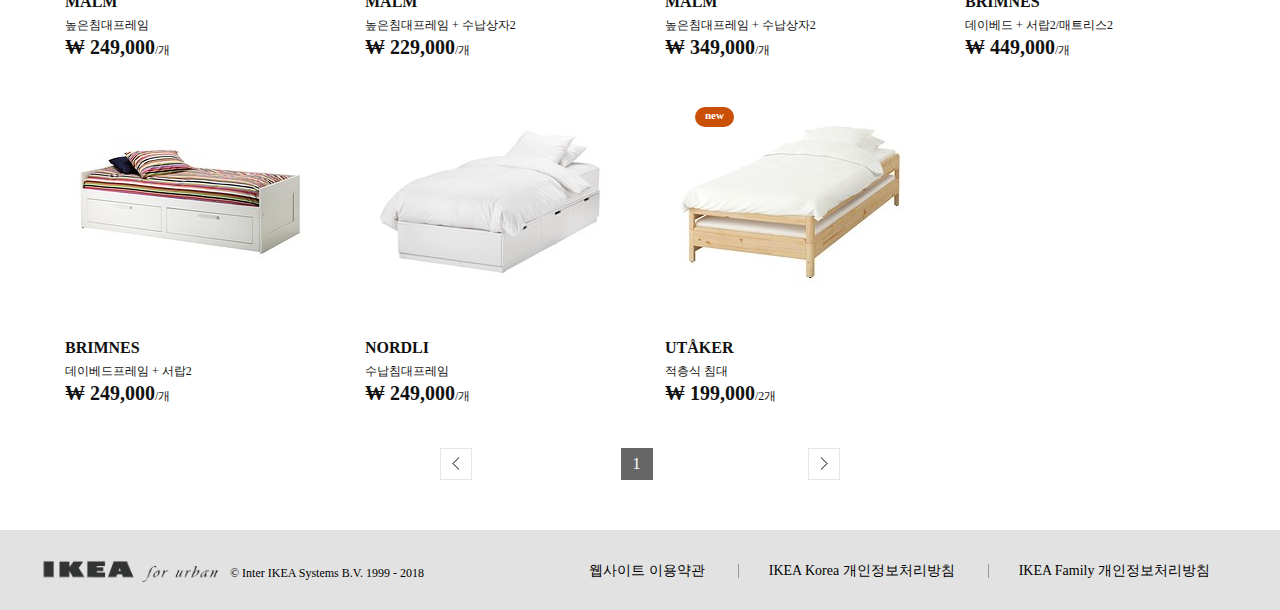
==== commit 29c6218e: ",," ====
--- a/bed.html
+++ b/bed.html
@@ -11,7 +11,6 @@
    <script type="text/javascript" src="js/bed.js"></script>
    <script type="text/javascript" src="js/main.js"></script>
    <title>IKEA main</title>
->>>>>>> e0872cdde6933aa1e9755aa2d4746a511c78cf77
 </head>
 
 <body>
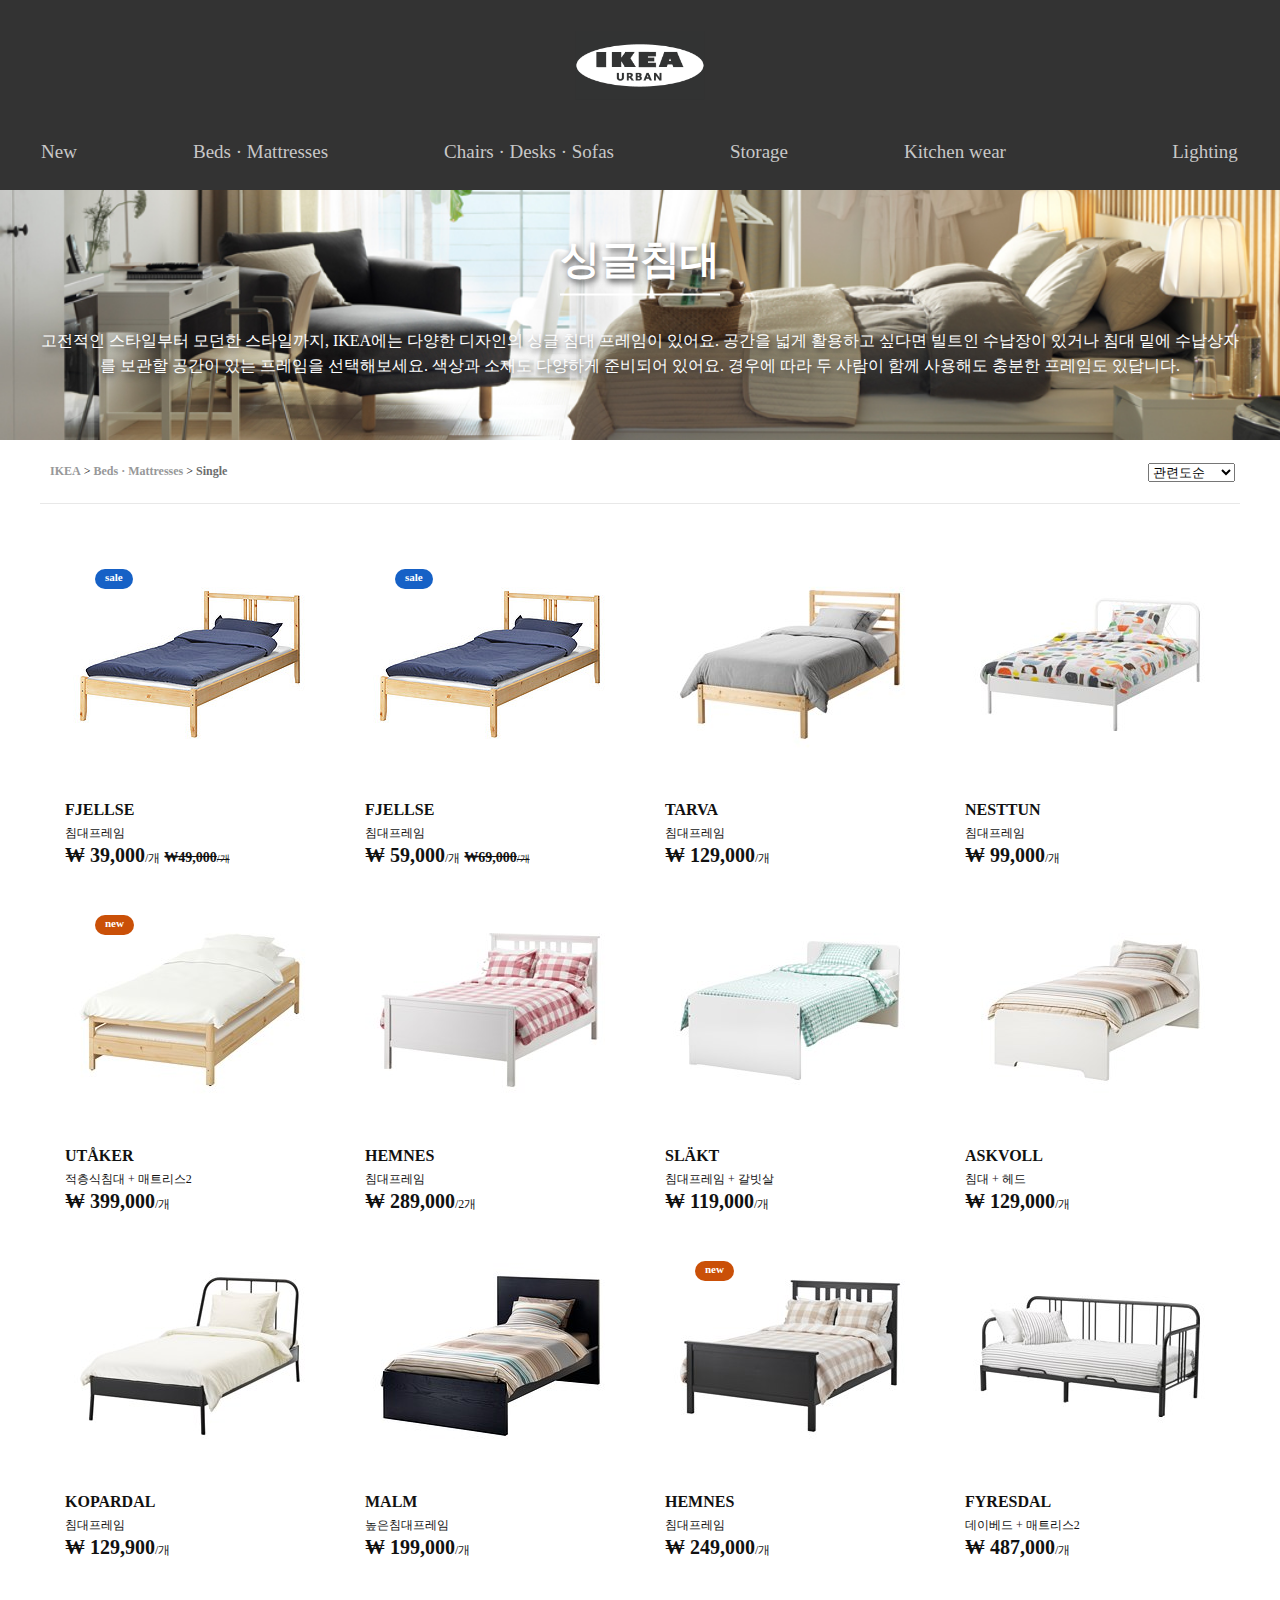
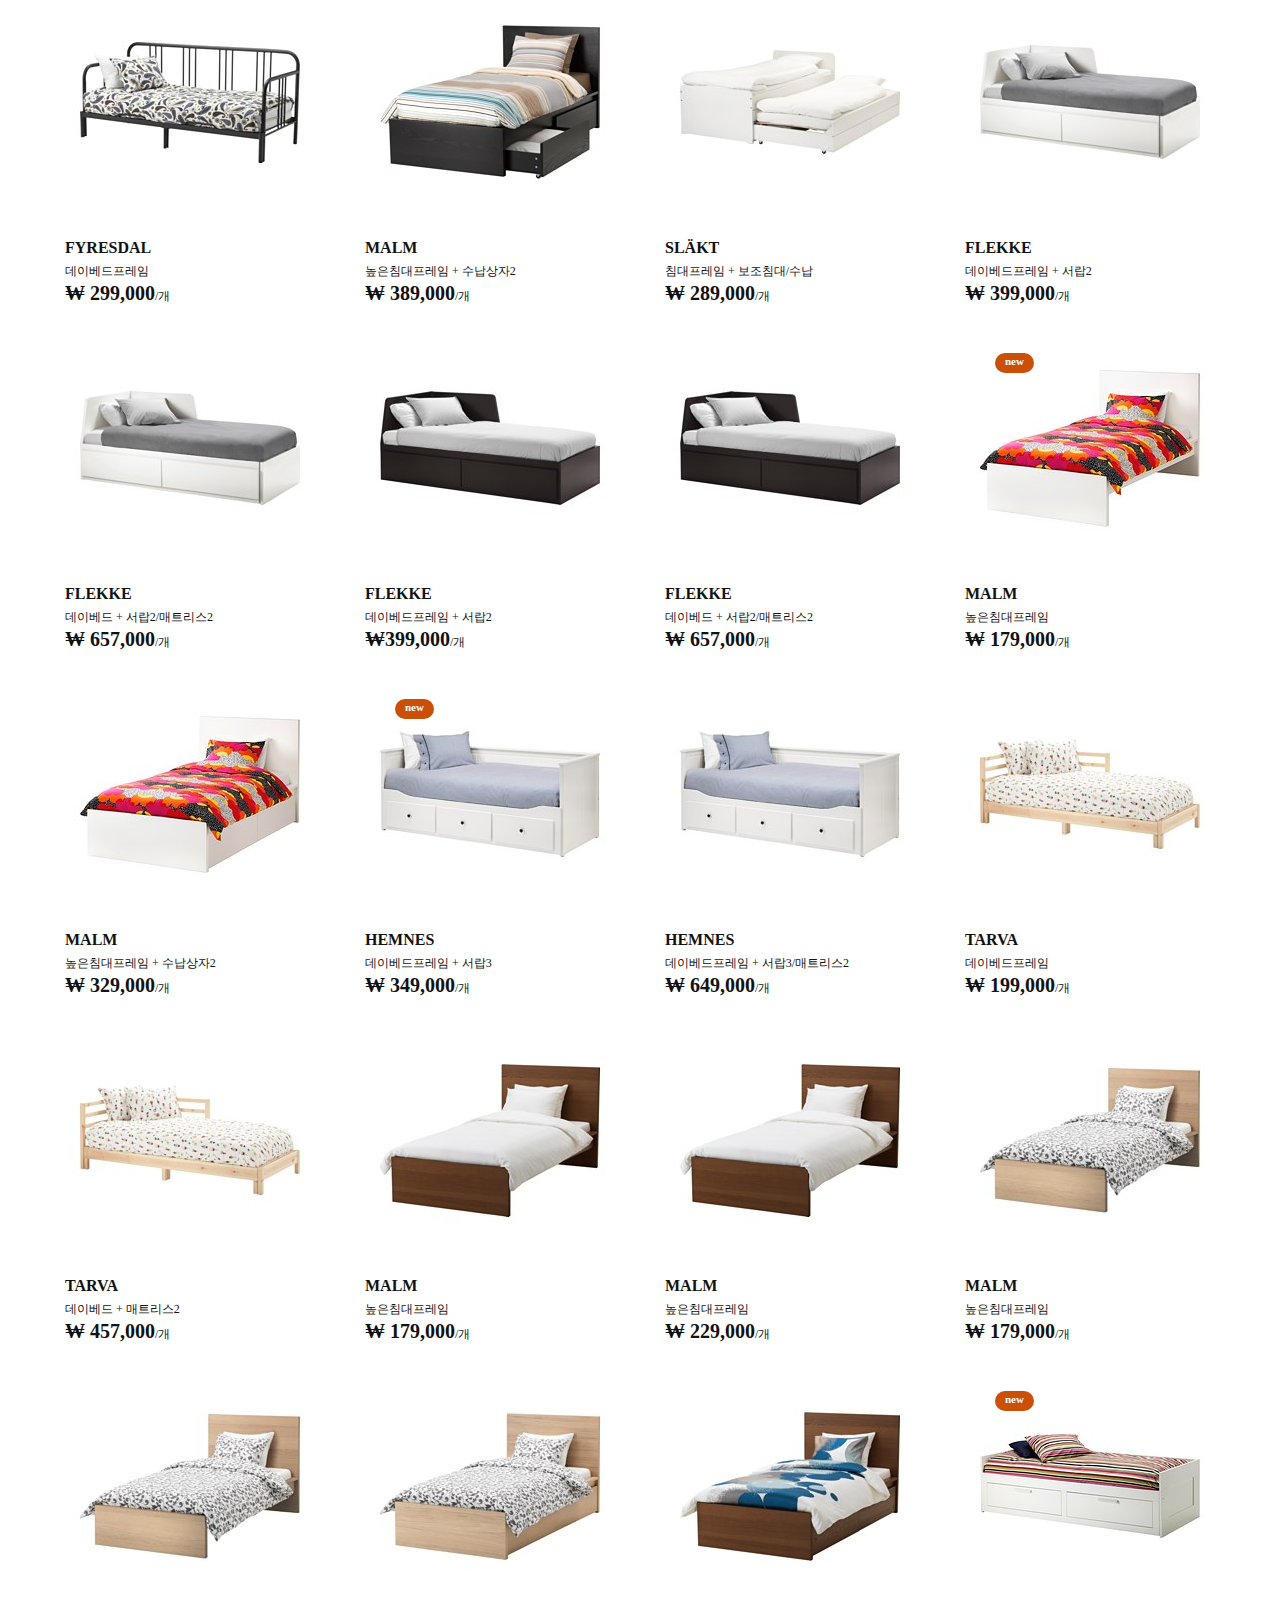
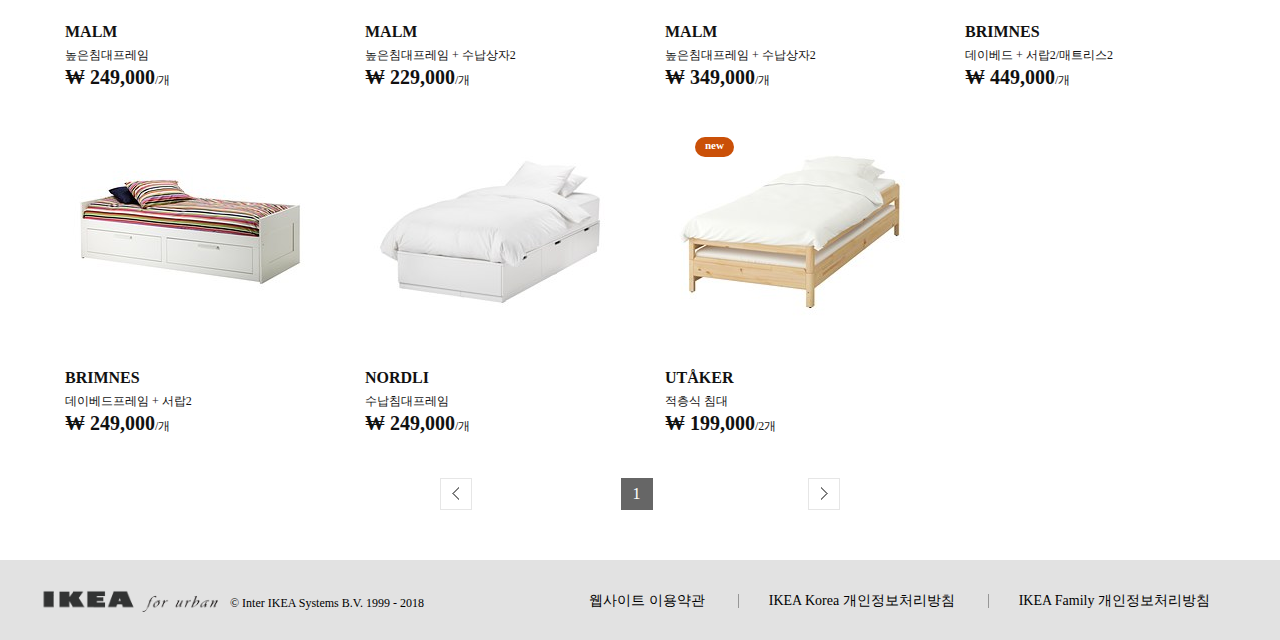
==== commit c7f00b67: "합쳤다" ====
--- a/bed.html
+++ b/bed.html
@@ -14,71 +14,70 @@
 </head>
 
 <body>
-   <header>
-     <h1><a href="#" class="logo"><img src="img/logo/logo.png" alt=""></a></h1>
-     <nav class="gnb">
+  <header>
+    <h1><a href="index.html" class="logo"><img src="img/logo/logo.png" alt=""></a></h1>
+    <nav class="gnb">
       <ul>
-         <li><a href="#">New</a></li>
-         <li><a href="#">Beds · Mattresses</a></li>
-         <li><a href="#">Chairs · Desks  · Sofas</a></li>
-         <li><a href="#">Storage</a></li>
-         <li><a href="#">Kitchen wear</a></li>
-         <li><a href="#">Lighting</a></li>
+        <li><a href="new.html">New</a></li>
+        <li><a href="bed.html">Beds · Mattresses</a></li>
+        <li><a href="sofa.html">Chairs · Desks  · Sofas</a></li>
+        <li><a href="cabinet.html">Storage</a></li>
+        <li><a href="kitchen_wear.html">Kitchen wear</a></li>
+        <li><a href="lighting.html">Lighting</a></li>
       </ul>
-     </nav>
-
-   </header>
-
-   <div class="subnav-wrapper">
-     <div class="subnav-inner">
+    </nav>
+
+  </header>
+
+  <div class="subnav-wrapper">
+    <div class="subnav-inner">
 
       <dl class="subnav">
-         <dt><a href="#">Beds</a></dt>
-         <dd><a href="#">Single</a></dd>
-         <dd><a href="#">Loft</a></dd>
-         <dd class="lastdd"><a href="#">Sofa</a></dd>
-         <dt><a href="#">Mattresses</a></dt>
-         <dd><a href="#">Foam</a></dd>
-         <dd><a href="#">Latex</a></dd>
-         <dd><a href="#">Spring</a></dd>
+        <dt><a href="bed.html">Beds</a></dt>
+        <dd><a href="bed.html">Single</a></dd>
+        <dd><a href="bed.html">Loft</a></dd>
+        <dd class="lastdd"><a href="bed.html">Sofa</a></dd>
+        <dt><a href="bed.html">Mattresses</a></dt>
+        <dd><a href="bed.html">Foam</a></dd>
+        <dd><a href="bed.html">Latex</a></dd>
+        <dd><a href="bed.html">Spring</a></dd>
       </dl>
       <dl class="subnav">
-         <dt><a href="#">Chairs</a></dt>
-         <dd><a href="#">Dining</a></dd>
-         <dd><a href="#">Bar</a></dd>
-         <dd class="lastdd"><a href="#">Office</a></dd>
-         <dt><a href="#">Desks</a></dt>
-         <dd><a href="#">Bar</a></dd>
-         <dd><a href="#">Work</a></dd>
-         <dd class="lastdd"><a href="#">Combination</a></dd>
-         <dt><a href="#">Sofas</a></dt>
-         <dd><a href="#">Fabric</a></dd>
-         <dd><a href="#">Leather</a></dd>
+        <dt><a href="sofa.html">Chairs</a></dt>
+        <dd><a href="sofa.html">Dining</a></dd>
+        <dd><a href="sofa.html">Bar</a></dd>
+        <dd class="lastdd"><a href="sofa.html">Office</a></dd>
+        <dt><a href="sofa.html">Desks</a></dt>
+        <dd><a href="sofa.html">Bar</a></dd>
+        <dd><a href="sofa.html">Work</a></dd>
+        <dd class="lastdd"><a href="sofa.html">Combination</a></dd>
+        <dt><a href="sofa.html">Sofas</a></dt>
+        <dd><a href="sofa.html">Fabric</a></dd>
+        <dd><a href="sofa.html">Leather</a></dd>
       </dl>
       <dl class="subnav lineH">
-         <dd><a href="#">Closet</a></dd>
-         <dd><a href="#">Bookcase</a></dd>
-         <dd><a href="#">Cabinet</a></dd>
-         <dd><a href="#">Drawers</a></dd>
-         <dd class="widthcontrol"><a href="#">Bathroom Storage</a></dd>
+        <dd><a href="cabinet.html">Closet</a></dd>
+        <dd><a href="cabinet.html">Bookcase</a></dd>
+        <dd><a href="cabinet.html">Cabinet</a></dd>
+        <dd><a href="cabinet.html">Drawers</a></dd>
+        <dd class="widthcontrol"><a href="cabinet.html">Bathroom Storage</a></dd>
       </dl>
       <dl class="subnav lineH">
-         <dd><a href="#">Cook Wear</a></dd>
-         <dd><a href="#">Table Wear</a></dd>
-         <dd class="widthcontrol"><a href="#">Kitchen Funiture</a></dd>
+        <dd><a href="kitchen_wear.html">Cook Wear</a></dd>
+        <dd><a href="kitchen_wear.html">Table Wear</a></dd>
+        <dd class="widthcontrol"><a href="kitchen_wear.html">Kitchen Funiture</a></dd>
       </dl>
       <dl class="subnav lineH lastdl">
-         <dd><a href="#">Floor</a></dd>
-         <dd><a href="#">Ceiling</a></dd>
-         <dd><a href="#">Wall</a></dd>
-         <dd><a href="#">Table</a></dd>
+        <dd><a href="lighting.html">Floor</a></dd>
+        <dd><a href="lighting.html">Ceiling</a></dd>
+        <dd><a href="lighting.html">Wall</a></dd>
+        <dd><a href="lighting.html">Table</a></dd>
       </dl>
       <div class="btn-close">
-         <span></span>
+        <span></span>
       </div>
-     </div>
-   </div>
-
+    </div>
+  </div>
    <div class="j_contentsAllWrapper">
       <div class="j_bedBanner">
          <div class="j_title">
--- a/css/main.css
+++ b/css/main.css
@@ -7,7 +7,7 @@
 
 header {
   width: 100%;
-  height: 160px;
+  height: 190px;
   background: #333333;
   position: relative;
 }
@@ -16,6 +16,7 @@
   width: 150px;
   height: 80px;
   margin: auto;
+  padding-top: 20px;
   display: block;
 }
 
@@ -62,7 +63,7 @@
   height: 400px;
   background: rgba(223, 223, 223, 0.95);
   position: absolute;
-  top: 160px;
+  top: 190px;
   padding: 20px 0;
   box-shadow: -1px 2px 20px rgb(69, 69, 69);
   z-index: 999;
@@ -76,9 +77,16 @@
 }
 
 .lastdl {
-  float: right;
+  margin-right: 0px !important;
+}
+
+.lastdl::after {
+  /* float: left;
   margin-right: 0;
-  width: 67px !important;
+  width: 67px !important; */
+  content: "";
+  display: block;
+  clear: both;
 }
 
 .subnav:last-child {
@@ -122,7 +130,7 @@
 }
 
 .subnav>dt>a {
-  color: #989898;
+  color: #404040;
   font-size: 19px;
   line-height: 30px;
 }
@@ -405,7 +413,7 @@
 .addedblock {
   width: 100%;
   height: 830px;
-  background: #edeff0;
+  background: linear-gradient(white, white, white, rgb(214, 214, 214));
   padding-bottom: 30px;
 }
 
@@ -564,9 +572,20 @@
   border: 3px black solid;
   box-sizing: border-box;
   text-align: center;
+  font-family: impact;
   font-size: 30px;
-  font-weight: bold;
-  padding: 30px;
+  /* font-weight: bold; */
+  padding: 20px 0;
+  line-height: 39px;
+  letter-spacing: 2px;
+}
+
+.centertext p:nth-child(3) {
+  font-size: 22px;
+}
+
+.centertext p:nth-child(4) {
+  font-size: 18px;
 }
 
 
